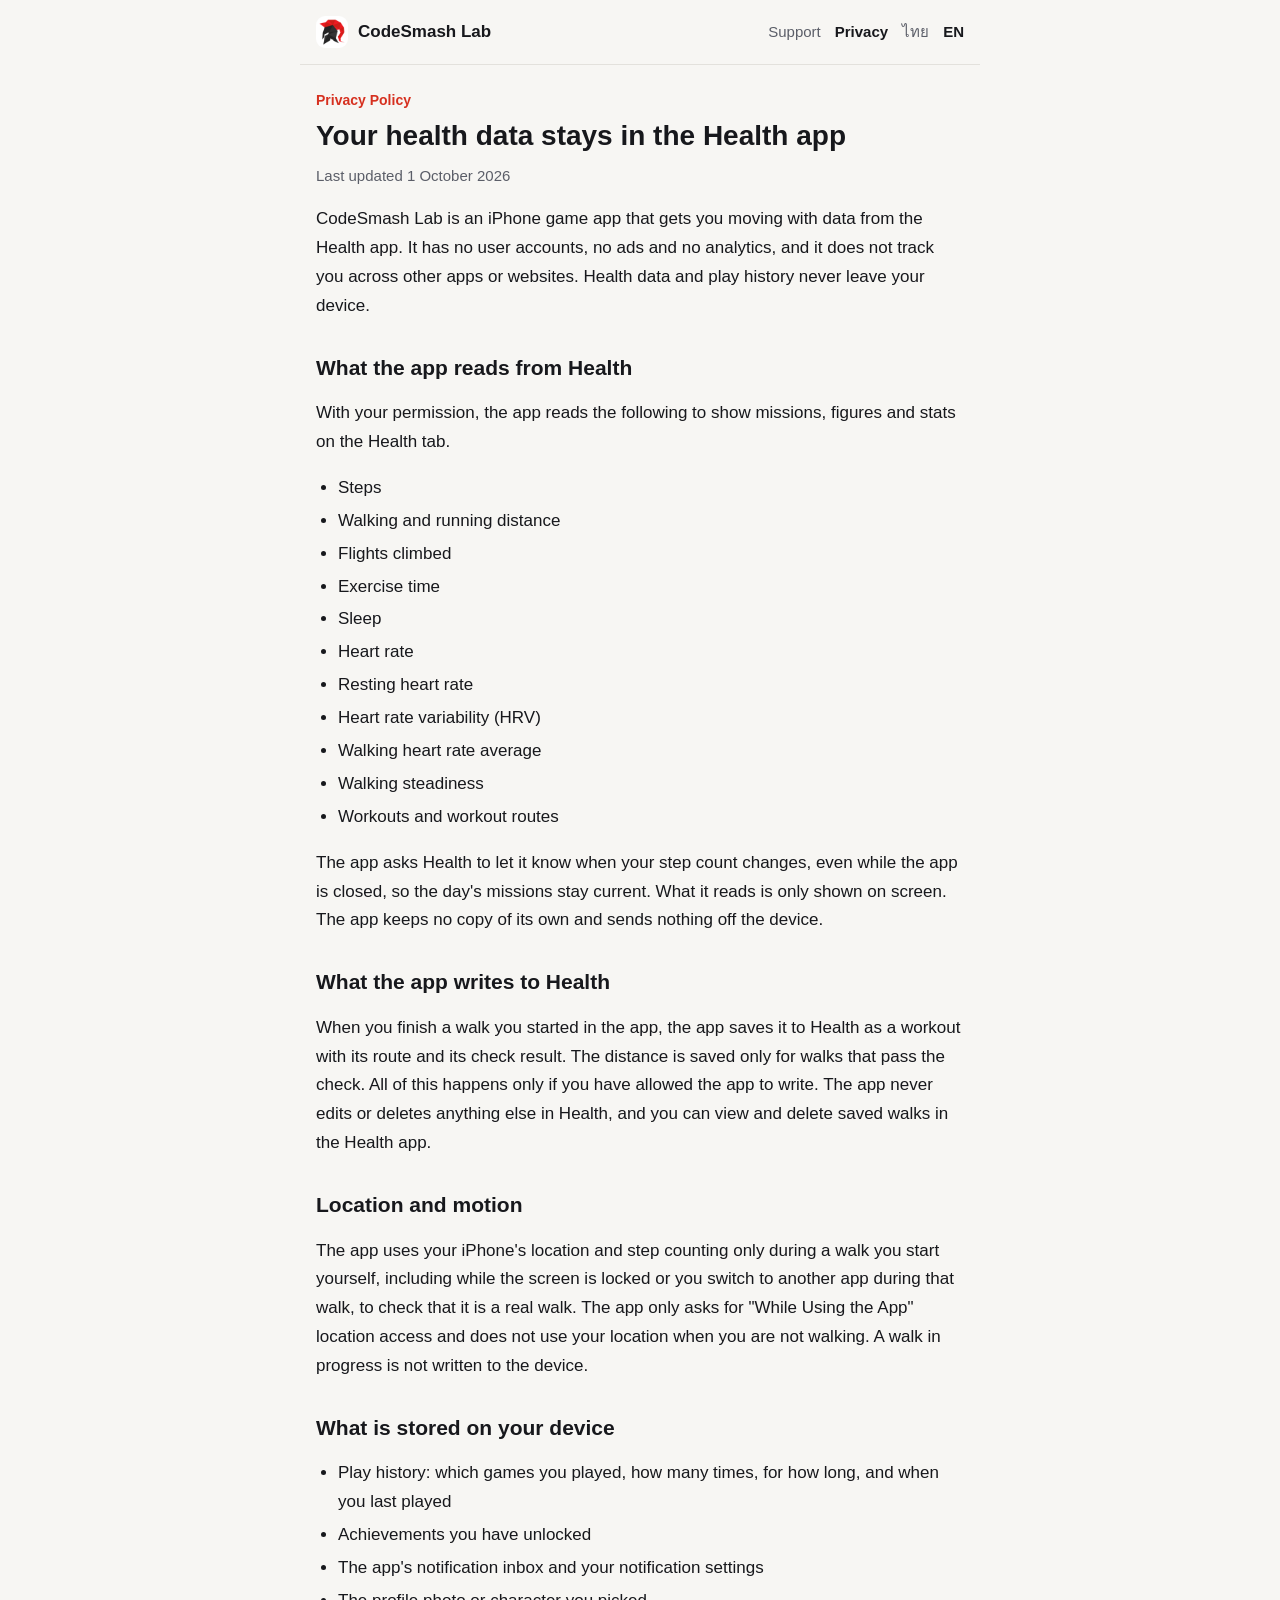
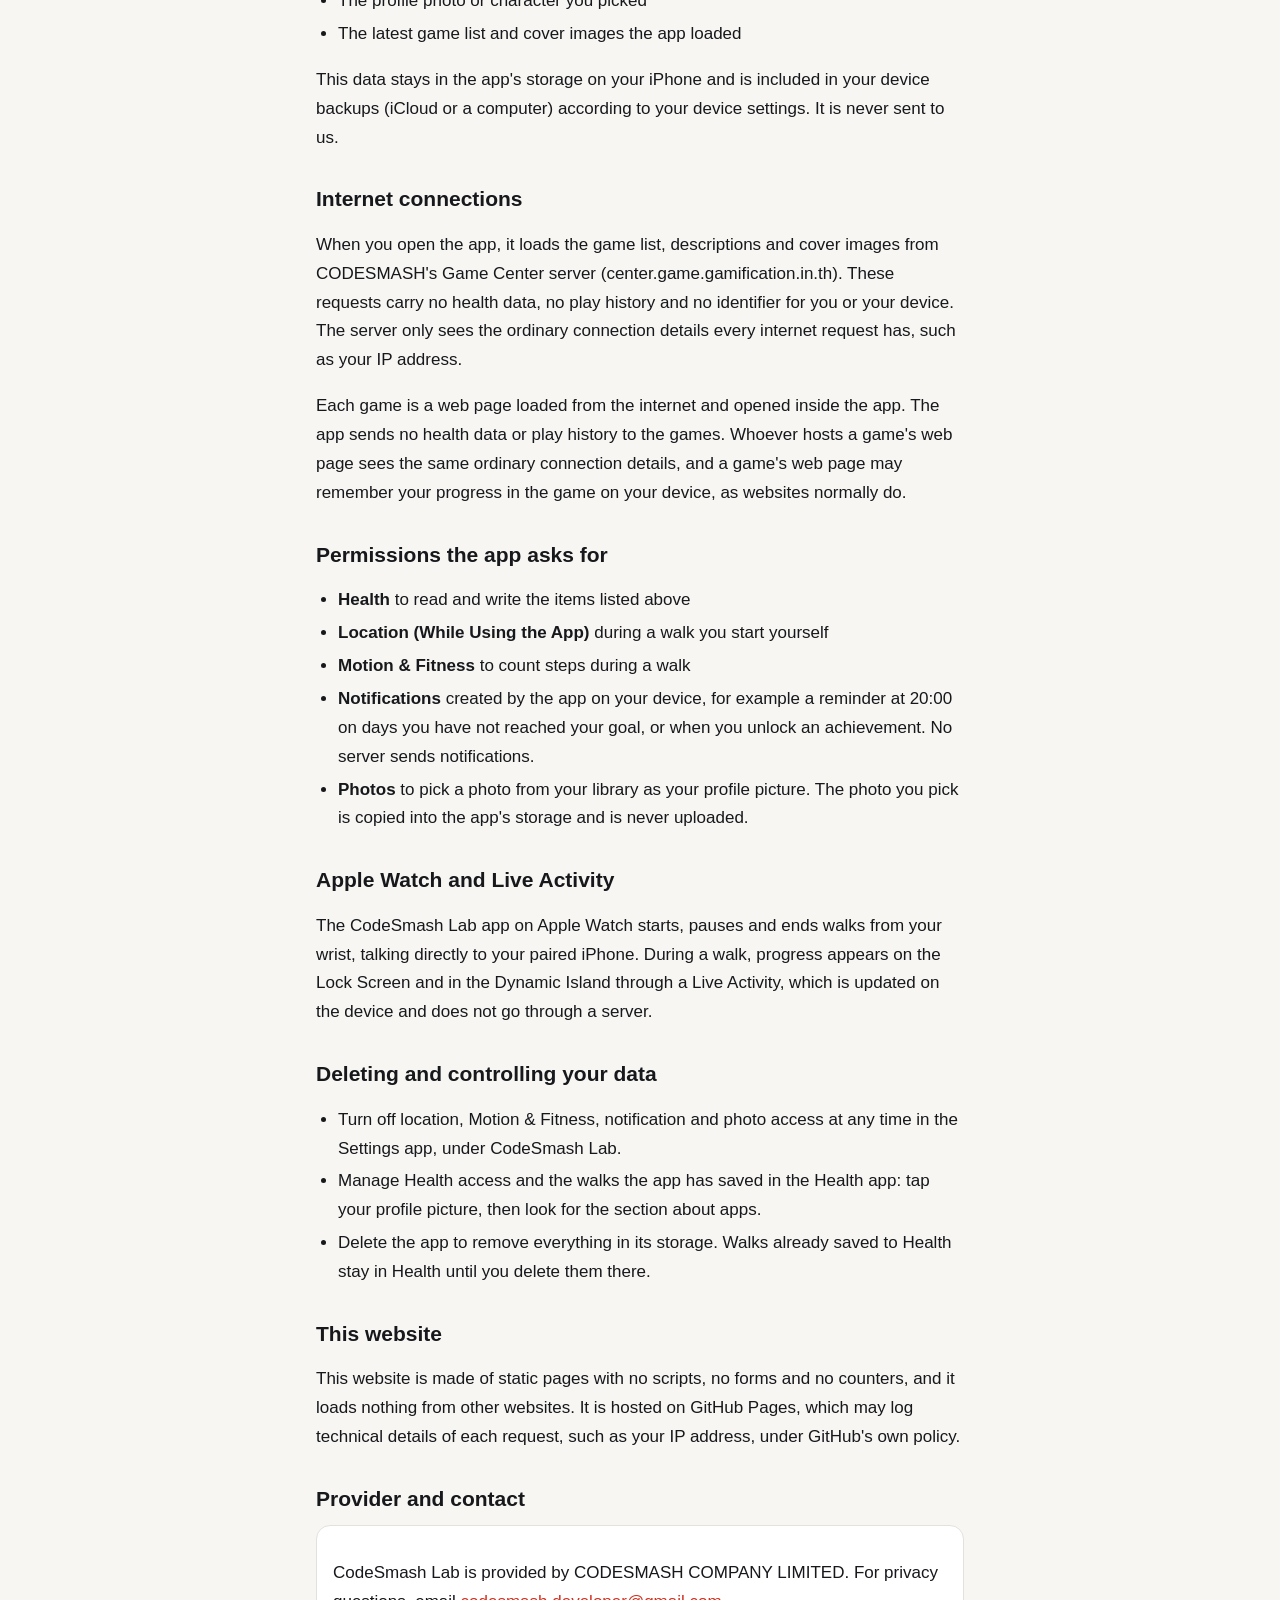
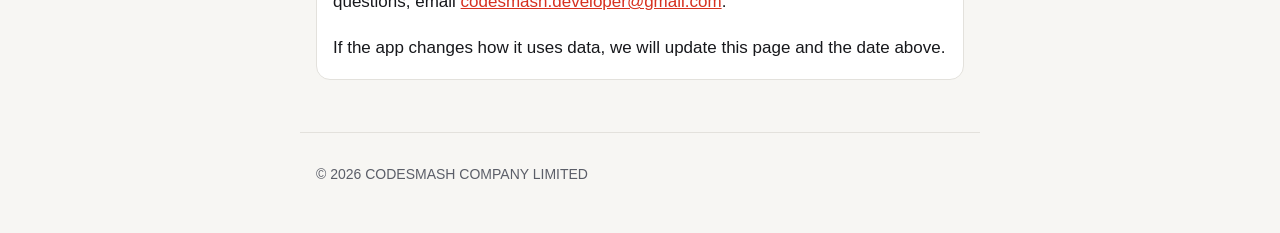
==== en/privacy/index.html @ bb716040 "feat: Add the support and privacy pages in Thai and English" ====
<!doctype html>
<html lang="en">
<head>
  <meta charset="utf-8">
  <meta name="viewport" content="width=device-width, initial-scale=1">
  <title>Privacy Policy · CodeSmash Lab</title>
  <meta name="description" content="What data CodeSmash Lab uses, where it is kept, and how to delete it">
  <link rel="canonical" href="https://codesmash-dev-team.github.io/codesmash-lab/en/privacy/">
  <link rel="alternate" hreflang="th" href="https://codesmash-dev-team.github.io/codesmash-lab/privacy/">
  <link rel="alternate" hreflang="en" href="https://codesmash-dev-team.github.io/codesmash-lab/en/privacy/">
  <link rel="alternate" hreflang="x-default" href="https://codesmash-dev-team.github.io/codesmash-lab/privacy/">
  <link rel="icon" href="../../icon.png">
  <link rel="apple-touch-icon" href="../../icon.png">
  <link rel="stylesheet" href="../../style.css">
</head>
<body>
  <a class="skip-link" href="#content">Skip to content</a>
  <header class="site-header">
    <a class="brand" href="../support/"><img src="../../icon.png" alt="" width="32" height="32">CodeSmash Lab</a>
    <nav class="site-nav" aria-label="Main menu">
      <a href="../support/">Support</a>
      <a href="./" aria-current="page">Privacy</a>
      <a class="language-link" href="../../privacy/" lang="th" hreflang="th">ไทย</a>
      <a class="language-link" href="./" lang="en" aria-current="page">EN</a>
    </nav>
  </header>

  <main id="content">
    <p class="eyebrow">Privacy Policy</p>
    <h1>Your health data stays in the Health app</h1>
    <p class="updated">Last updated 1 October 2026</p>
    <p>CodeSmash Lab is an iPhone game app that gets you moving with data from the Health app. It has no user accounts, no ads and no analytics, and it does not track you across other apps or websites. Health data and play history never leave your device.</p>

    <h2>What the app reads from Health</h2>
    <p>With your permission, the app reads the following to show missions, figures and stats on the Health tab.</p>
    <ul>
      <li>Steps</li>
      <li>Walking and running distance</li>
      <li>Flights climbed</li>
      <li>Exercise time</li>
      <li>Sleep</li>
      <li>Heart rate</li>
      <li>Resting heart rate</li>
      <li>Heart rate variability (HRV)</li>
      <li>Walking heart rate average</li>
      <li>Walking steadiness</li>
      <li>Workouts and workout routes</li>
    </ul>
    <p>The app asks Health to let it know when your step count changes, even while the app is closed, so the day's missions stay current. What it reads is only shown on screen. The app keeps no copy of its own and sends nothing off the device.</p>

    <h2>What the app writes to Health</h2>
    <p>When you finish a walk you started in the app, the app saves it to Health as a workout with its route and its check result. The distance is saved only for walks that pass the check. All of this happens only if you have allowed the app to write. The app never edits or deletes anything else in Health, and you can view and delete saved walks in the Health app.</p>

    <h2>Location and motion</h2>
    <p>The app uses your iPhone's location and step counting only during a walk you start yourself, including while the screen is locked or you switch to another app during that walk, to check that it is a real walk. The app only asks for "While Using the App" location access and does not use your location when you are not walking. A walk in progress is not written to the device.</p>

    <h2>What is stored on your device</h2>
    <ul>
      <li>Play history: which games you played, how many times, for how long, and when you last played</li>
      <li>Achievements you have unlocked</li>
      <li>The app's notification inbox and your notification settings</li>
      <li>The profile photo or character you picked</li>
      <li>The latest game list and cover images the app loaded</li>
    </ul>
    <p>This data stays in the app's storage on your iPhone and is included in your device backups (iCloud or a computer) according to your device settings. It is never sent to us.</p>

    <h2>Internet connections</h2>
    <p>When you open the app, it loads the game list, descriptions and cover images from CODESMASH's Game Center server (center.game.gamification.in.th). These requests carry no health data, no play history and no identifier for you or your device. The server only sees the ordinary connection details every internet request has, such as your IP address.</p>
    <p>Each game is a web page loaded from the internet and opened inside the app. The app sends no health data or play history to the games. Whoever hosts a game's web page sees the same ordinary connection details, and a game's web page may remember your progress in the game on your device, as websites normally do.</p>

    <h2>Permissions the app asks for</h2>
    <ul>
      <li><strong>Health</strong> to read and write the items listed above</li>
      <li><strong>Location (While Using the App)</strong> during a walk you start yourself</li>
      <li><strong>Motion &amp; Fitness</strong> to count steps during a walk</li>
      <li><strong>Notifications</strong> created by the app on your device, for example a reminder at 20:00 on days you have not reached your goal, or when you unlock an achievement. No server sends notifications.</li>
      <li><strong>Photos</strong> to pick a photo from your library as your profile picture. The photo you pick is copied into the app's storage and is never uploaded.</li>
    </ul>

    <h2>Apple Watch and Live Activity</h2>
    <p>The CodeSmash Lab app on Apple Watch starts, pauses and ends walks from your wrist, talking directly to your paired iPhone. During a walk, progress appears on the Lock Screen and in the Dynamic Island through a Live Activity, which is updated on the device and does not go through a server.</p>

    <h2>Deleting and controlling your data</h2>
    <ul>
      <li>Turn off location, Motion &amp; Fitness, notification and photo access at any time in the Settings app, under CodeSmash Lab.</li>
      <li>Manage Health access and the walks the app has saved in the Health app: tap your profile picture, then look for the section about apps.</li>
      <li>Delete the app to remove everything in its storage. Walks already saved to Health stay in Health until you delete them there.</li>
    </ul>

    <h2>This website</h2>
    <p>This website is made of static pages with no scripts, no forms and no counters, and it loads nothing from other websites. It is hosted on GitHub Pages, which may log technical details of each request, such as your IP address, under GitHub's own policy.</p>

    <h2 id="contact">Provider and contact</h2>
    <div class="card">
      <p>CodeSmash Lab is provided by CODESMASH COMPANY LIMITED. For privacy questions, email <a href="mailto:codesmash.developer@gmail.com?subject=CodeSmash%20Lab%20Support">codesmash.developer@gmail.com</a>.</p>
      <p>If the app changes how it uses data, we will update this page and the date above.</p>
    </div>
  </main>

  <footer class="site-footer">
    <p>© 2026 CODESMASH COMPANY LIMITED</p>
  </footer>
</body>
</html>
---- style.css ----
:root {
  color-scheme: light dark;
  --bg: #f7f6f3;
  --card: #ffffff;
  --text: #17181c;
  --muted: #5b5e68;
  --line: #e3e1dc;
  --accent: #d6301f;
  --accent-ink: #ffffff;
}

@media (prefers-color-scheme: dark) {
  :root {
    --bg: #0d0e14;
    --card: #171821;
    --text: #f2f2f5;
    --muted: #a3a6b3;
    --line: #2a2c38;
    --accent: #ff4538;
    --accent-ink: #ffffff;
  }
}

* {
  box-sizing: border-box;
}

body {
  margin: 0;
  background: var(--bg);
  color: var(--text);
  font-family: -apple-system, BlinkMacSystemFont, 'Segoe UI', Tahoma, sans-serif;
  font-size: 17px;
  line-height: 1.7;
  -webkit-text-size-adjust: 100%;
}

a {
  color: var(--accent);
}

.skip-link {
  position: absolute;
  left: -9999px;
}

.skip-link:focus {
  left: 16px;
  top: 8px;
  background: var(--card);
  padding: 8px 12px;
  z-index: 1;
}

.site-header,
main,
.site-footer {
  max-width: 680px;
  margin: 0 auto;
  padding: 0 16px;
}

.site-header {
  display: flex;
  flex-wrap: wrap;
  align-items: center;
  justify-content: space-between;
  gap: 8px 16px;
  padding-top: 16px;
  padding-bottom: 16px;
  border-bottom: 1px solid var(--line);
}

.brand {
  display: flex;
  align-items: center;
  gap: 10px;
  color: var(--text);
  font-weight: 700;
  text-decoration: none;
}

.brand img {
  border-radius: 9px;
}

.site-nav {
  display: flex;
  flex-wrap: wrap;
  gap: 4px 14px;
  font-size: 15px;
}

.site-nav a {
  color: var(--muted);
  text-decoration: none;
}

.site-nav a[aria-current='page'] {
  color: var(--text);
  font-weight: 700;
}

.language-link:first-of-type {
  margin-left: 6px;
  padding-left: 14px;
  border-left: 1px solid var(--line);
}

main {
  padding-top: 24px;
  padding-bottom: 40px;
}

.eyebrow {
  margin: 0;
  color: var(--accent);
  font-size: 14px;
  font-weight: 700;
}

h1 {
  margin: 4px 0 8px;
  font-size: 28px;
  line-height: 1.35;
}

h2 {
  margin: 32px 0 8px;
  font-size: 21px;
  line-height: 1.4;
}

h3 {
  margin: 0 0 6px;
  font-size: 18px;
  line-height: 1.45;
}

.lead,
.updated {
  color: var(--muted);
}

.updated {
  margin-top: 0;
  font-size: 15px;
}

.card {
  margin: 12px 0;
  padding: 16px;
  background: var(--card);
  border: 1px solid var(--line);
  border-radius: 14px;
}

.card > :last-child {
  margin-bottom: 0;
}

ol,
ul {
  padding-left: 22px;
}

li + li {
  margin-top: 4px;
}

.quick-links {
  list-style: none;
  padding: 0;
}

.button {
  display: inline-block;
  padding: 10px 18px;
  background: var(--accent);
  color: var(--accent-ink);
  border-radius: 999px;
  font-weight: 700;
  text-decoration: none;
}

.site-footer {
  padding-top: 16px;
  padding-bottom: 32px;
  border-top: 1px solid var(--line);
  color: var(--muted);
  font-size: 14px;
}

.redirect-page main {
  text-align: center;
  padding-top: 80px;
}
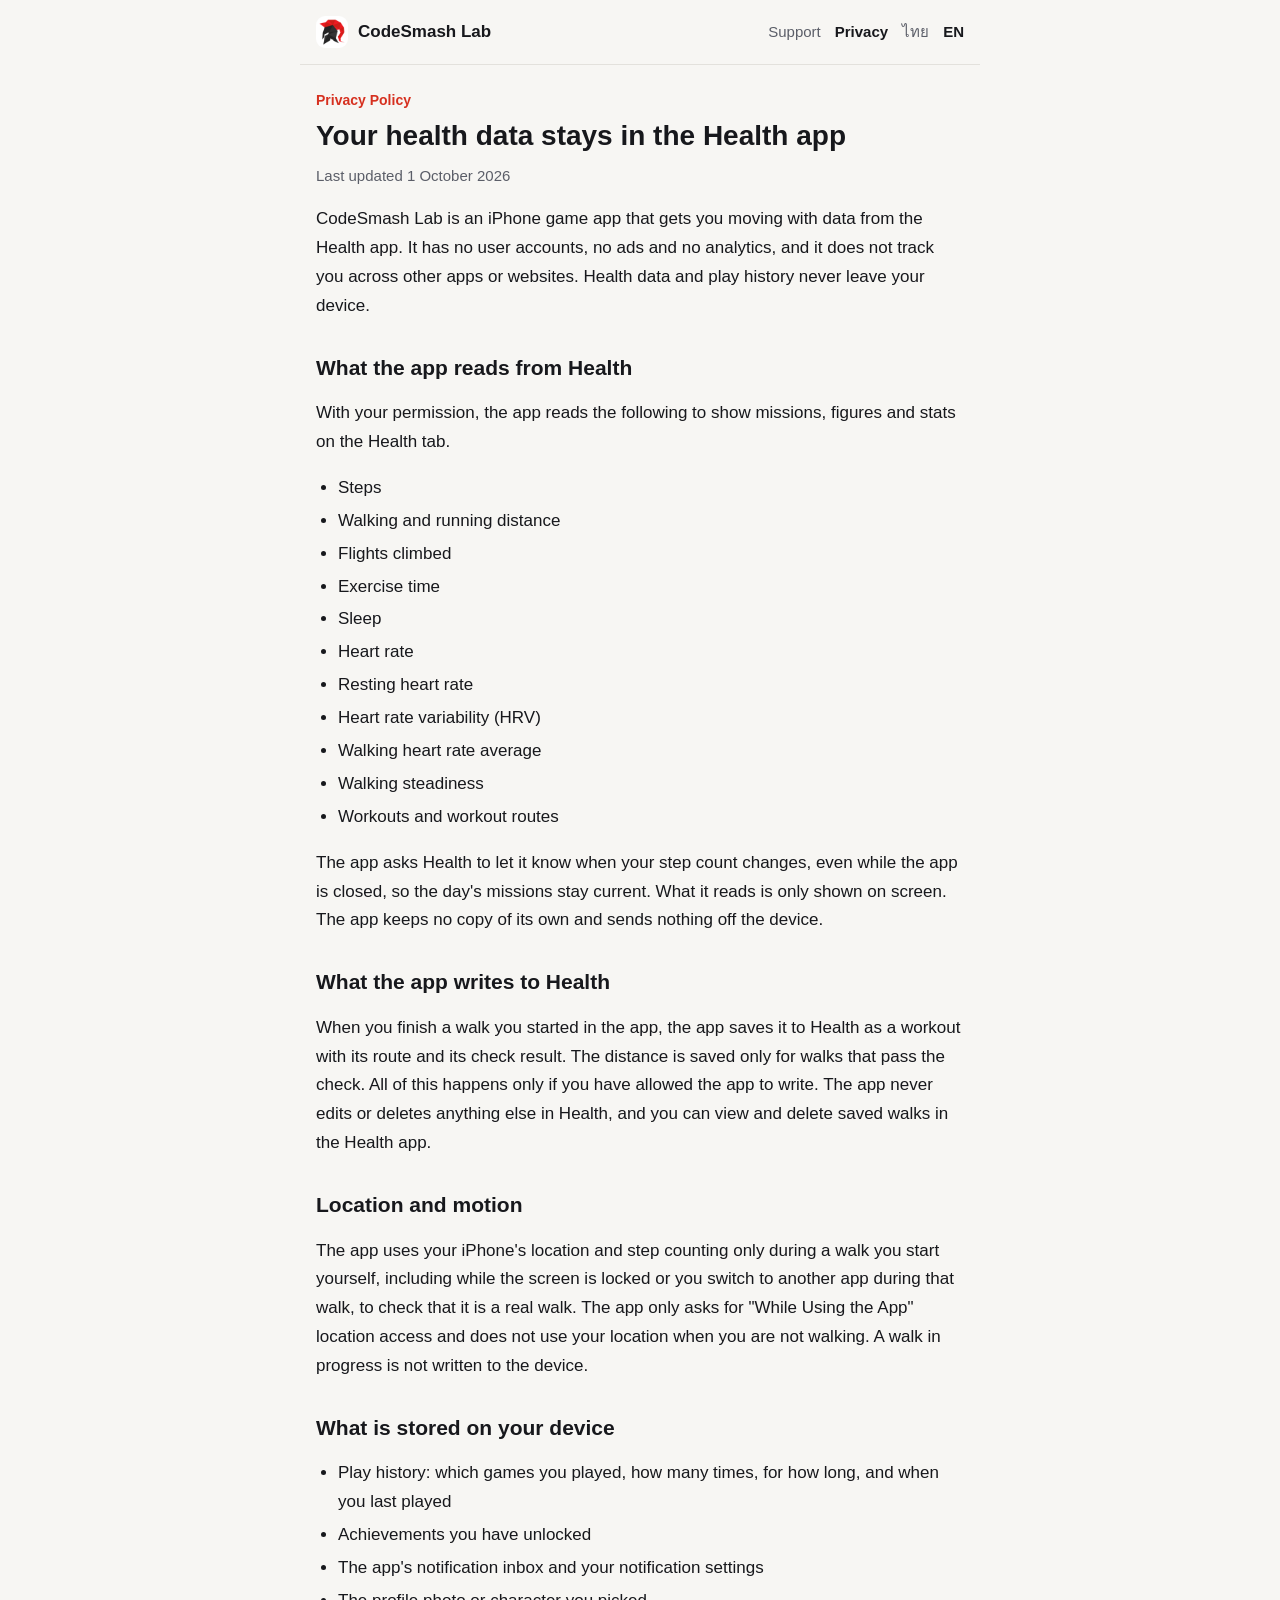
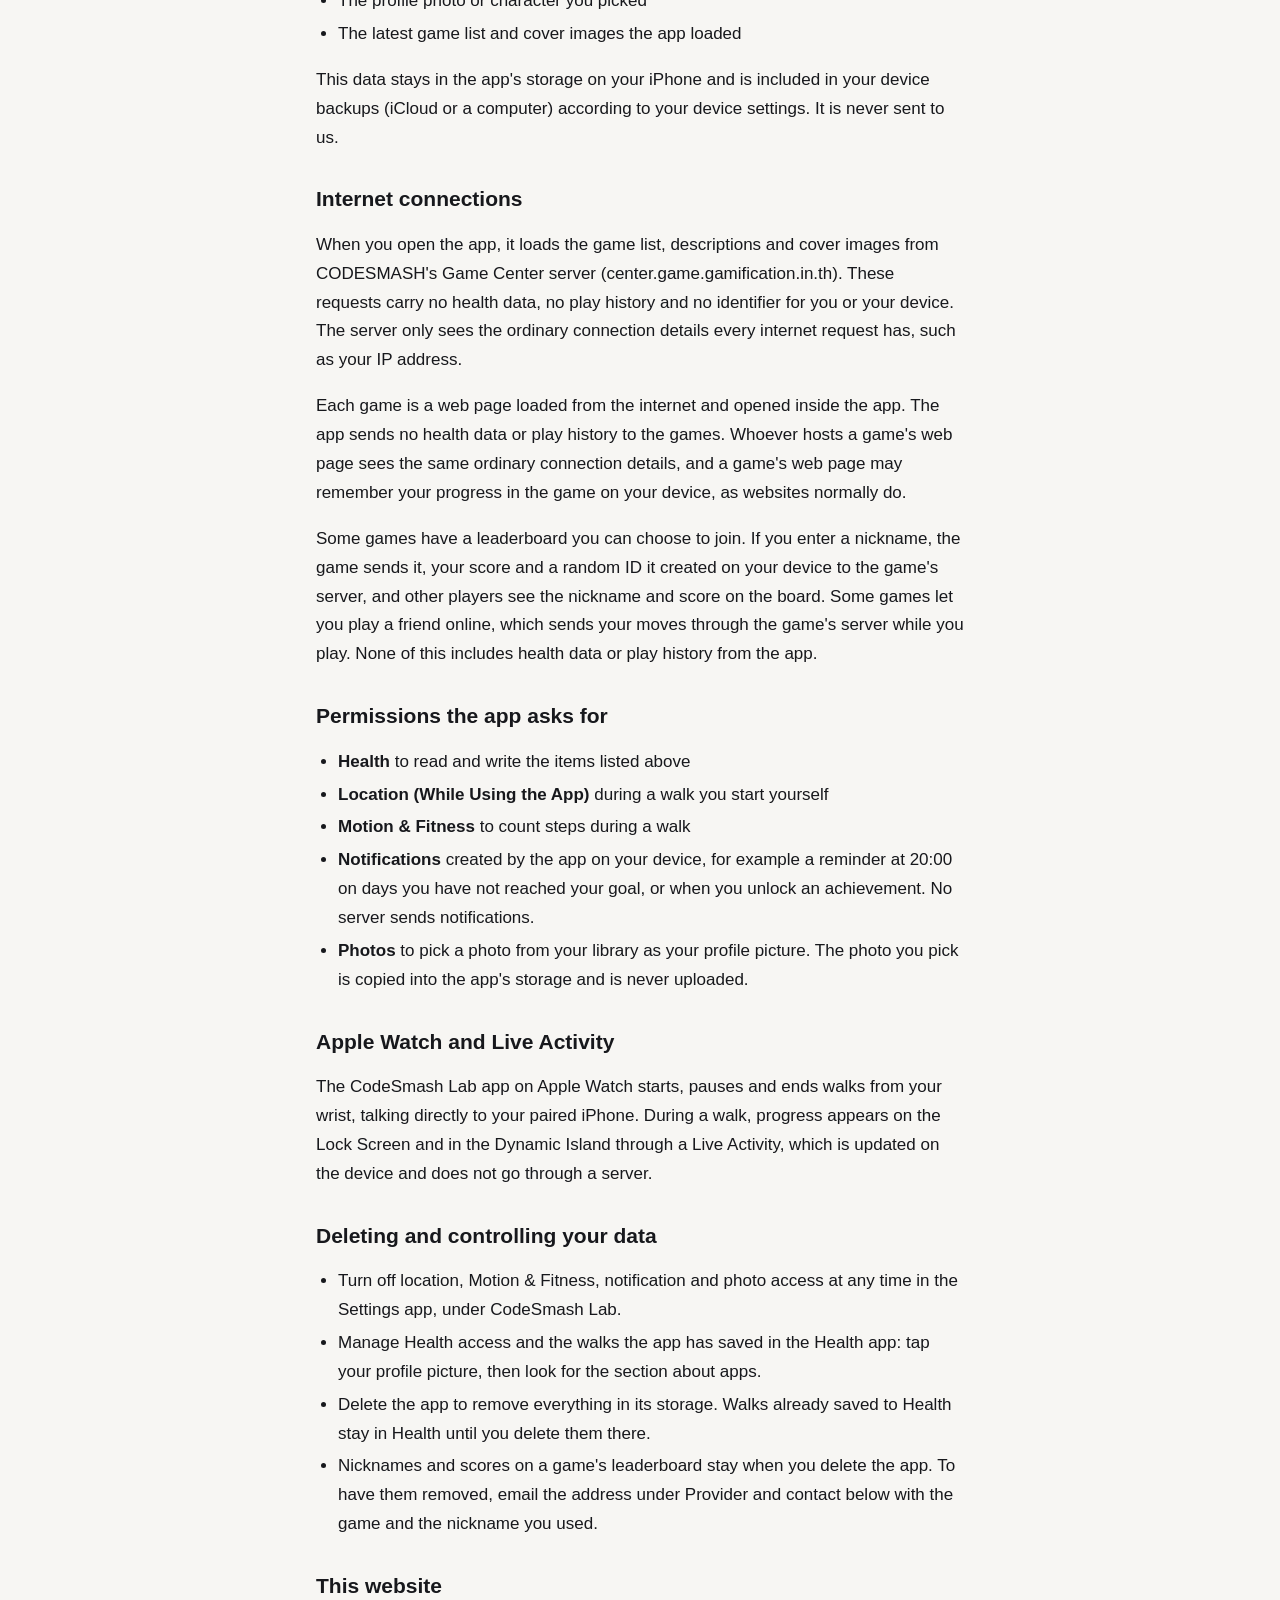
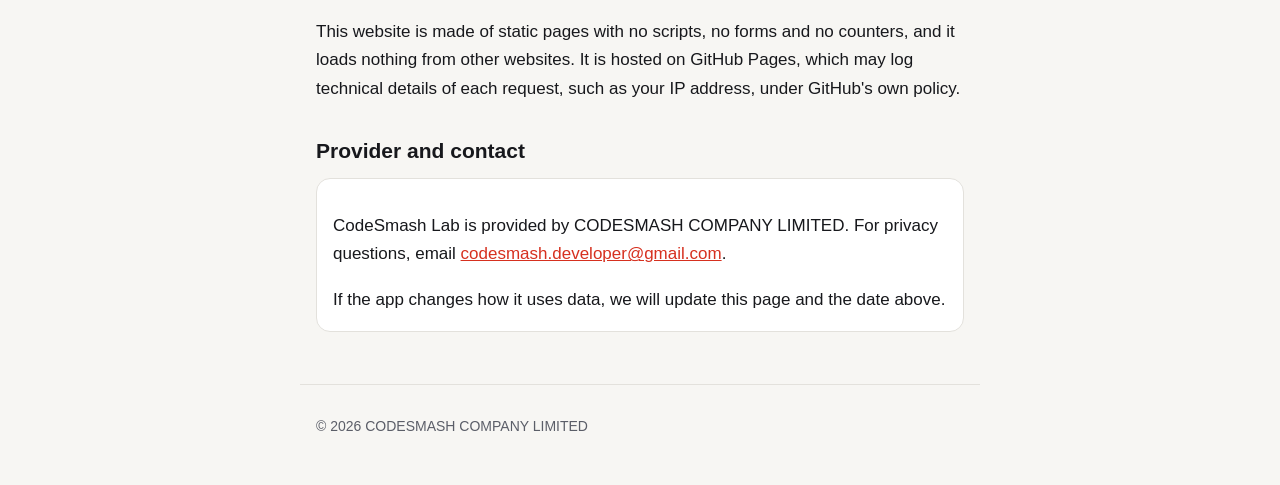
==== commit 6b5b3945: "docs: Disclose game leaderboards and online play in the privacy policy" ====
--- a/en/privacy/index.html
+++ b/en/privacy/index.html
@@ -67,6 +67,7 @@
     <h2>Internet connections</h2>
     <p>When you open the app, it loads the game list, descriptions and cover images from CODESMASH's Game Center server (center.game.gamification.in.th). These requests carry no health data, no play history and no identifier for you or your device. The server only sees the ordinary connection details every internet request has, such as your IP address.</p>
     <p>Each game is a web page loaded from the internet and opened inside the app. The app sends no health data or play history to the games. Whoever hosts a game's web page sees the same ordinary connection details, and a game's web page may remember your progress in the game on your device, as websites normally do.</p>
+    <p>Some games have a leaderboard you can choose to join. If you enter a nickname, the game sends it, your score and a random ID it created on your device to the game's server, and other players see the nickname and score on the board. Some games let you play a friend online, which sends your moves through the game's server while you play. None of this includes health data or play history from the app.</p>
 
     <h2>Permissions the app asks for</h2>
     <ul>
@@ -85,6 +86,7 @@
       <li>Turn off location, Motion &amp; Fitness, notification and photo access at any time in the Settings app, under CodeSmash Lab.</li>
       <li>Manage Health access and the walks the app has saved in the Health app: tap your profile picture, then look for the section about apps.</li>
       <li>Delete the app to remove everything in its storage. Walks already saved to Health stay in Health until you delete them there.</li>
+      <li>Nicknames and scores on a game's leaderboard stay when you delete the app. To have them removed, email the address under Provider and contact below with the game and the nickname you used.</li>
     </ul>
 
     <h2>This website</h2>
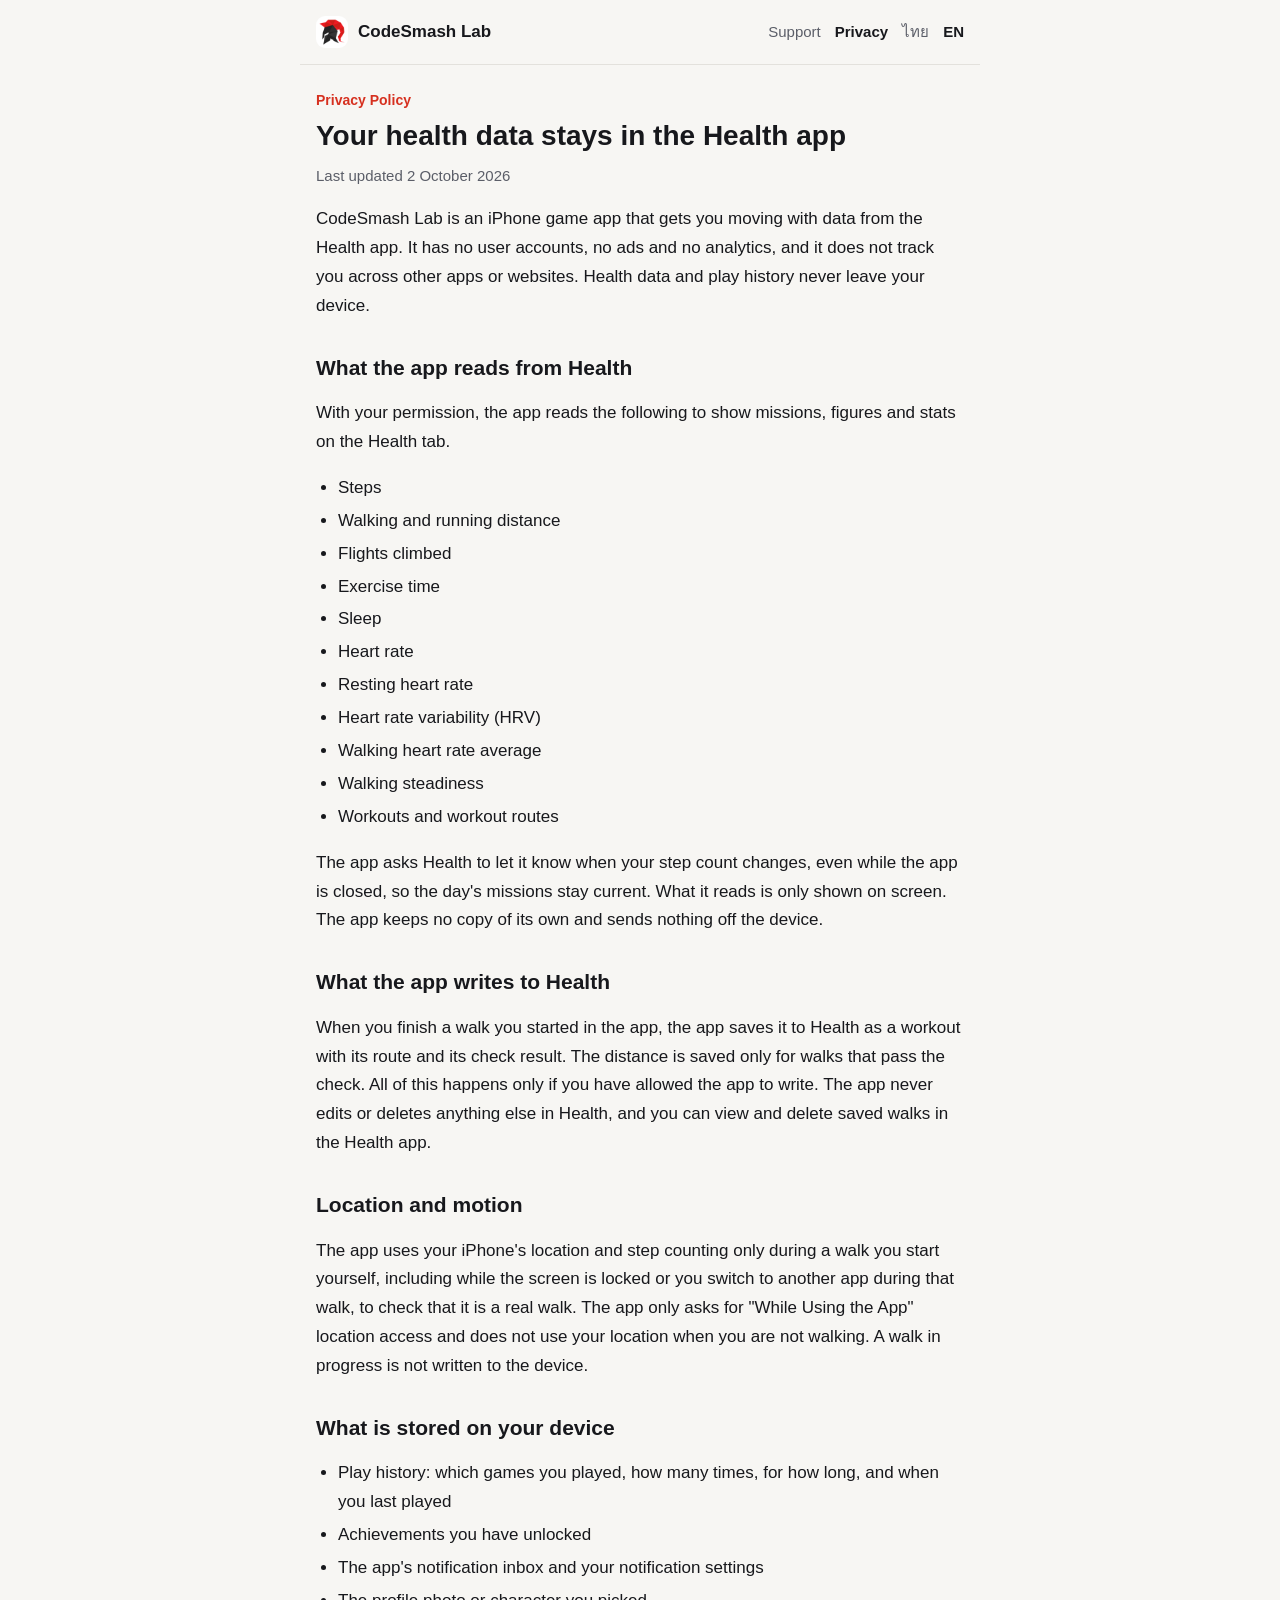
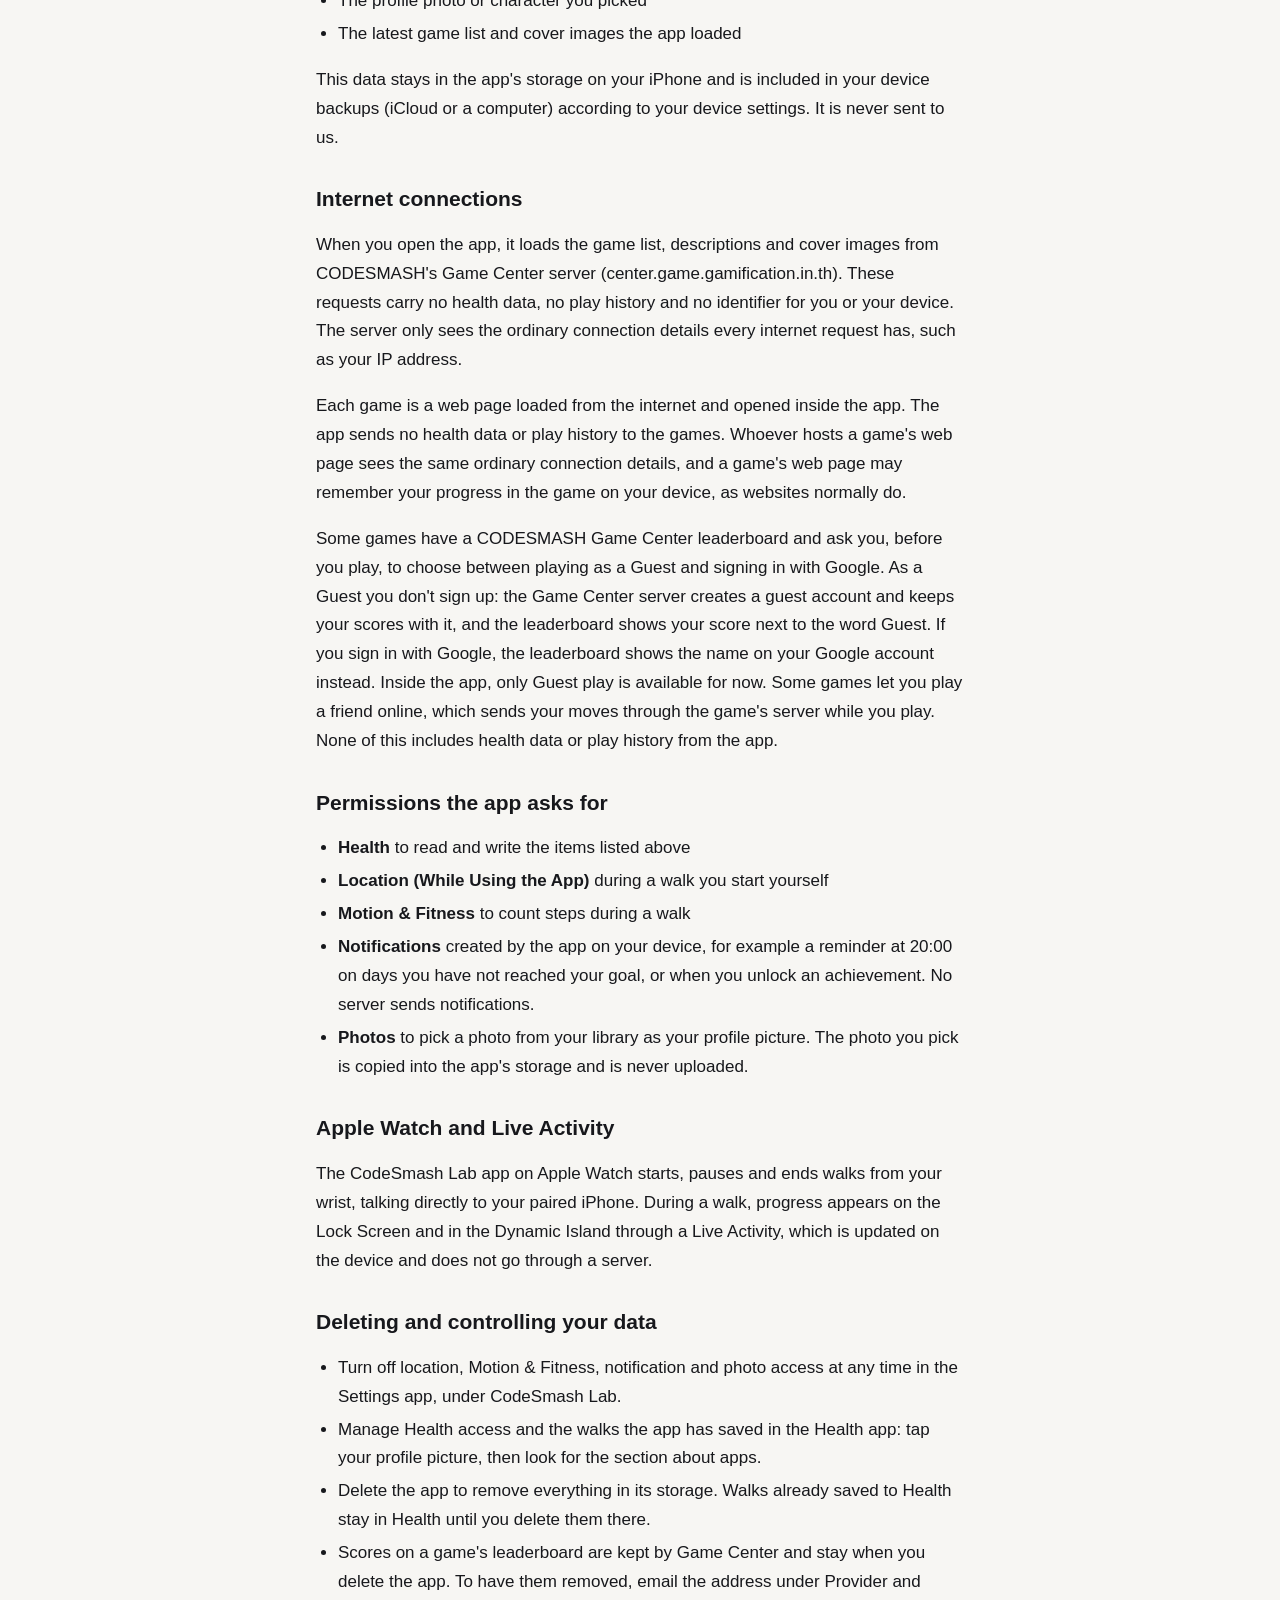
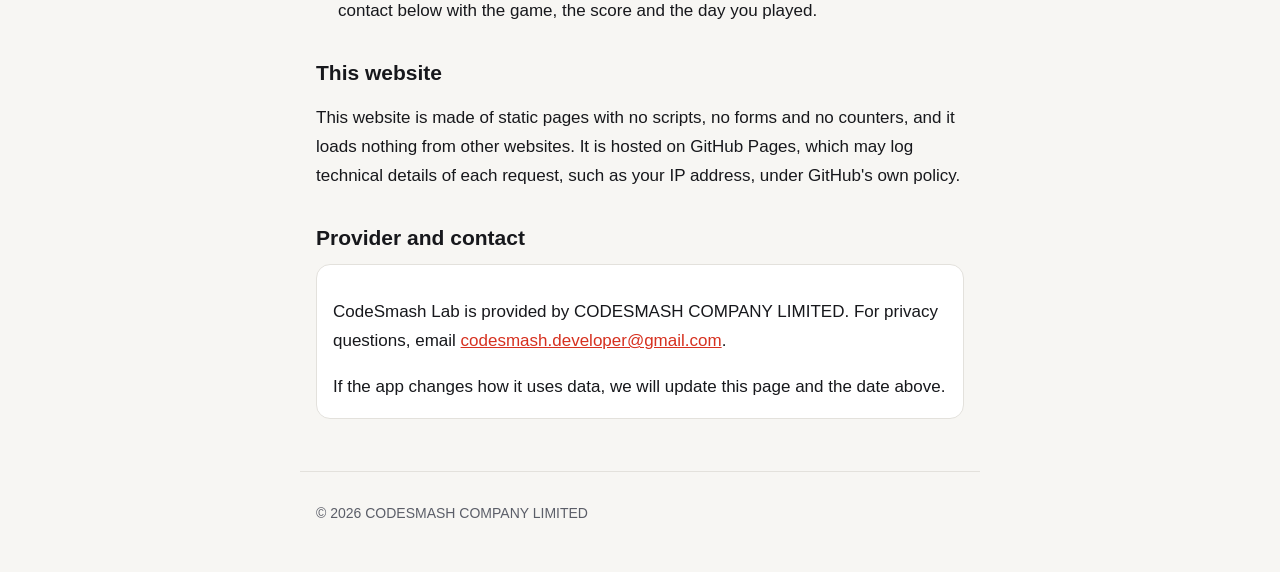
==== commit 18ac3180: "docs: Describe the Game Center sign-in behind game leaderboards Shio Tower and Shio Jump no longer t" ====
--- a/en/privacy/index.html
+++ b/en/privacy/index.html
@@ -28,7 +28,7 @@
   <main id="content">
     <p class="eyebrow">Privacy Policy</p>
     <h1>Your health data stays in the Health app</h1>
-    <p class="updated">Last updated 1 October 2026</p>
+    <p class="updated">Last updated 2 October 2026</p>
     <p>CodeSmash Lab is an iPhone game app that gets you moving with data from the Health app. It has no user accounts, no ads and no analytics, and it does not track you across other apps or websites. Health data and play history never leave your device.</p>
 
     <h2>What the app reads from Health</h2>
@@ -67,7 +67,7 @@
     <h2>Internet connections</h2>
     <p>When you open the app, it loads the game list, descriptions and cover images from CODESMASH's Game Center server (center.game.gamification.in.th). These requests carry no health data, no play history and no identifier for you or your device. The server only sees the ordinary connection details every internet request has, such as your IP address.</p>
     <p>Each game is a web page loaded from the internet and opened inside the app. The app sends no health data or play history to the games. Whoever hosts a game's web page sees the same ordinary connection details, and a game's web page may remember your progress in the game on your device, as websites normally do.</p>
-    <p>Some games have a leaderboard you can choose to join. If you enter a nickname, the game sends it, your score and a random ID it created on your device to the game's server, and other players see the nickname and score on the board. Some games let you play a friend online, which sends your moves through the game's server while you play. None of this includes health data or play history from the app.</p>
+    <p>Some games have a CODESMASH Game Center leaderboard and ask you, before you play, to choose between playing as a Guest and signing in with Google. As a Guest you don't sign up: the Game Center server creates a guest account and keeps your scores with it, and the leaderboard shows your score next to the word Guest. If you sign in with Google, the leaderboard shows the name on your Google account instead. Inside the app, only Guest play is available for now. Some games let you play a friend online, which sends your moves through the game's server while you play. None of this includes health data or play history from the app.</p>
 
     <h2>Permissions the app asks for</h2>
     <ul>
@@ -86,7 +86,7 @@
       <li>Turn off location, Motion &amp; Fitness, notification and photo access at any time in the Settings app, under CodeSmash Lab.</li>
       <li>Manage Health access and the walks the app has saved in the Health app: tap your profile picture, then look for the section about apps.</li>
       <li>Delete the app to remove everything in its storage. Walks already saved to Health stay in Health until you delete them there.</li>
-      <li>Nicknames and scores on a game's leaderboard stay when you delete the app. To have them removed, email the address under Provider and contact below with the game and the nickname you used.</li>
+      <li>Scores on a game's leaderboard are kept by Game Center and stay when you delete the app. To have them removed, email the address under Provider and contact below with the game, the score and the day you played.</li>
     </ul>
 
     <h2>This website</h2>
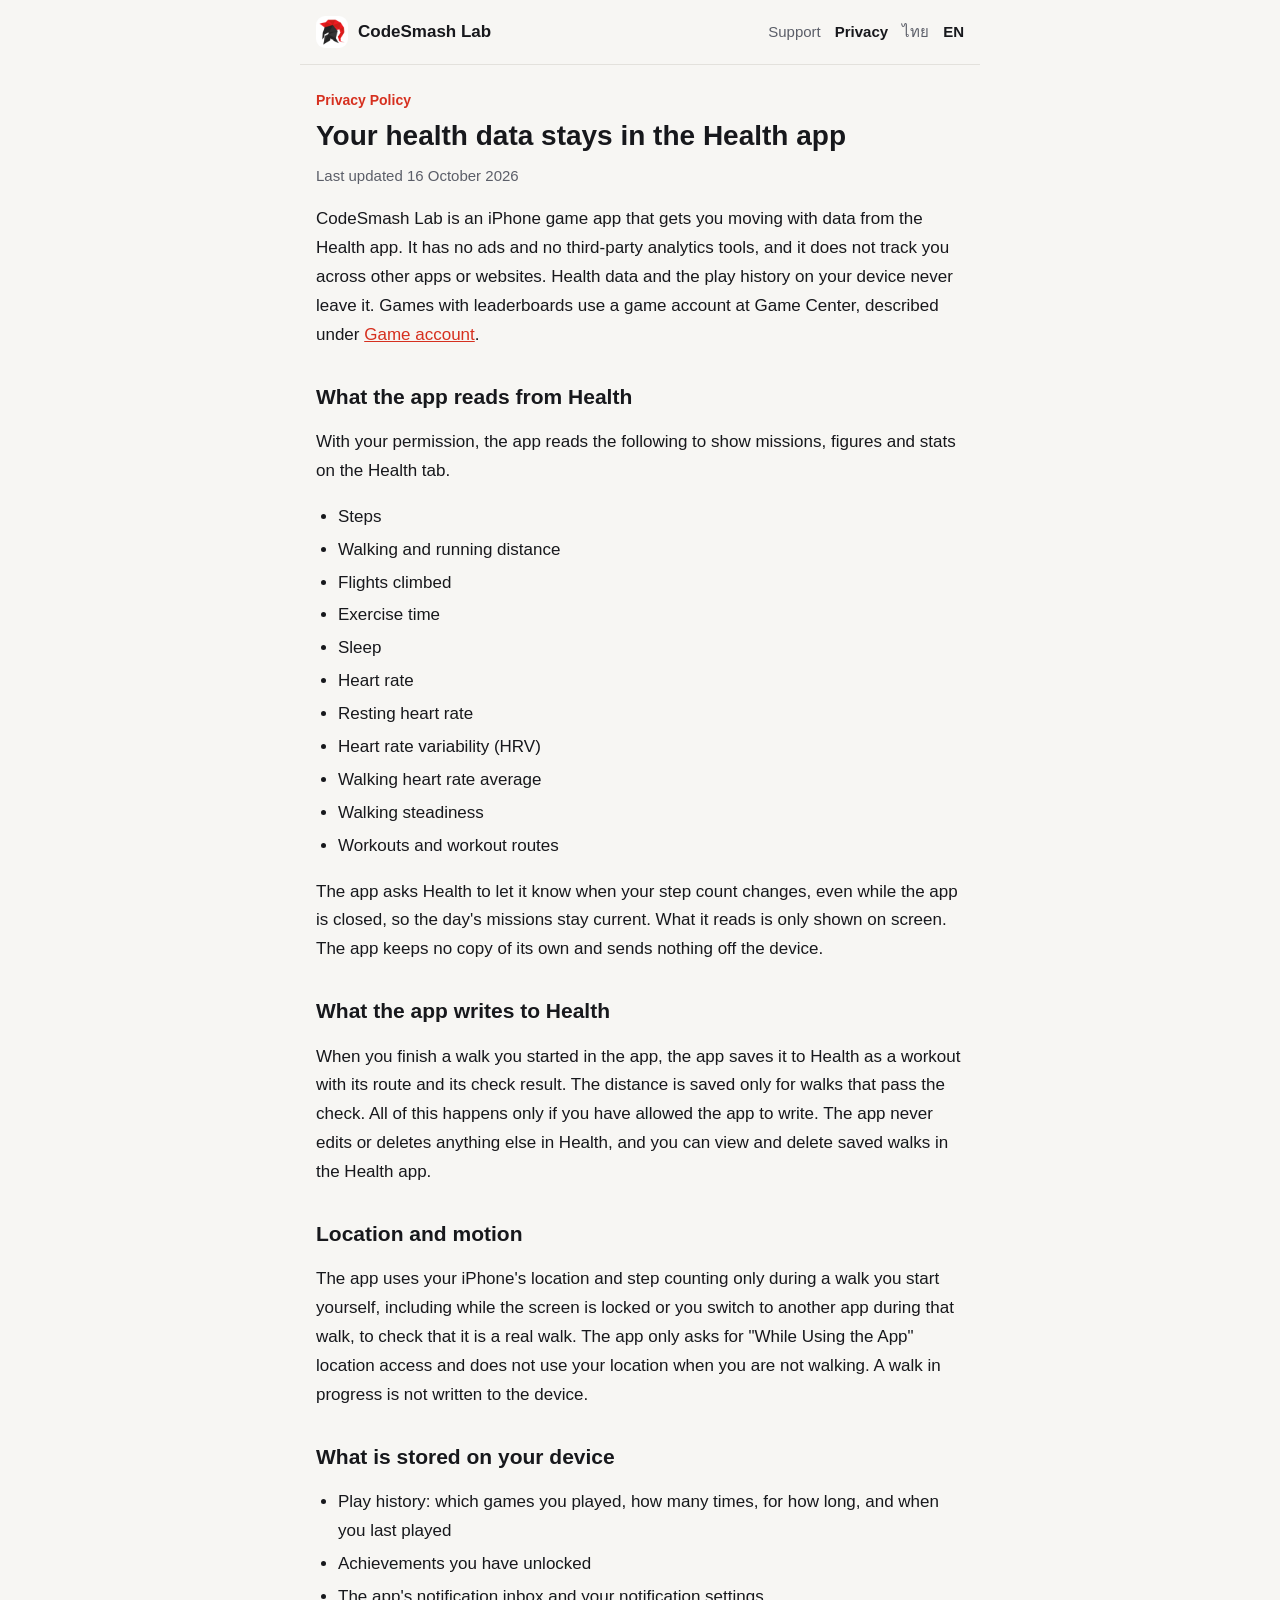
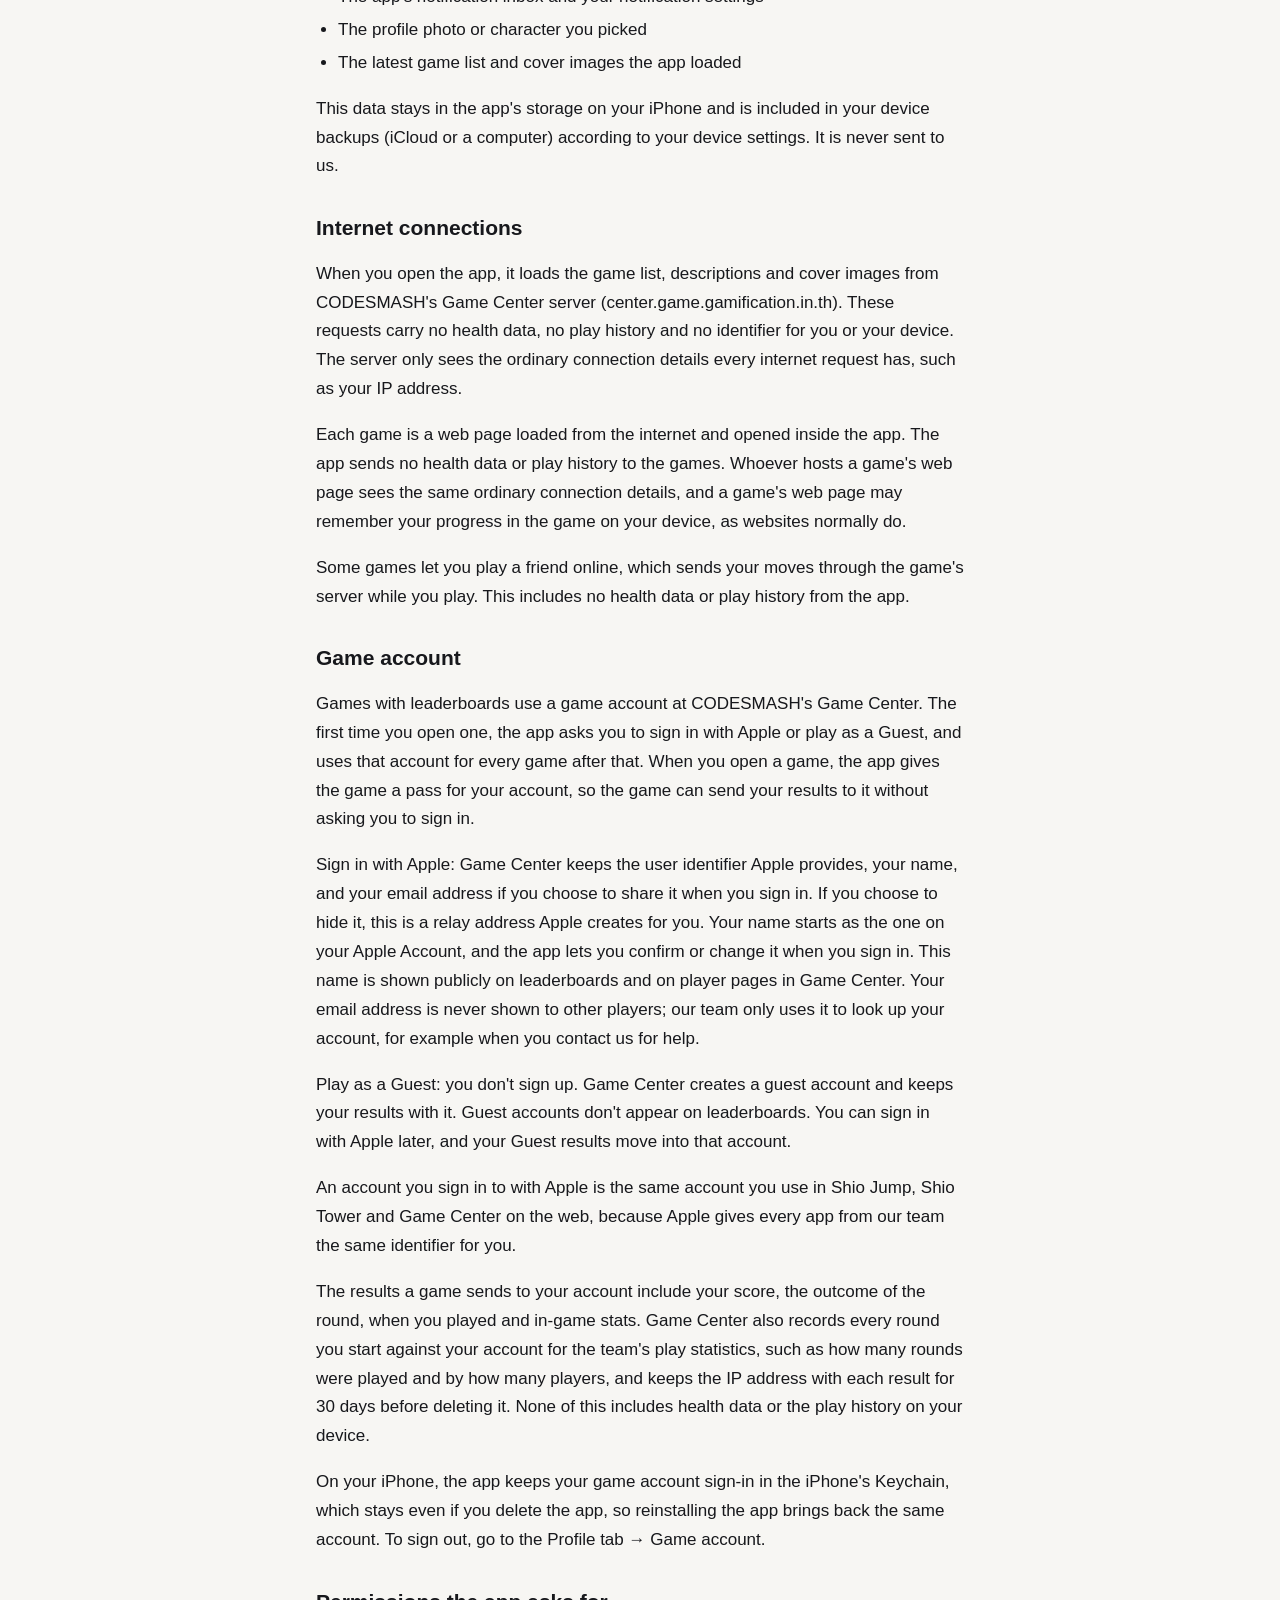
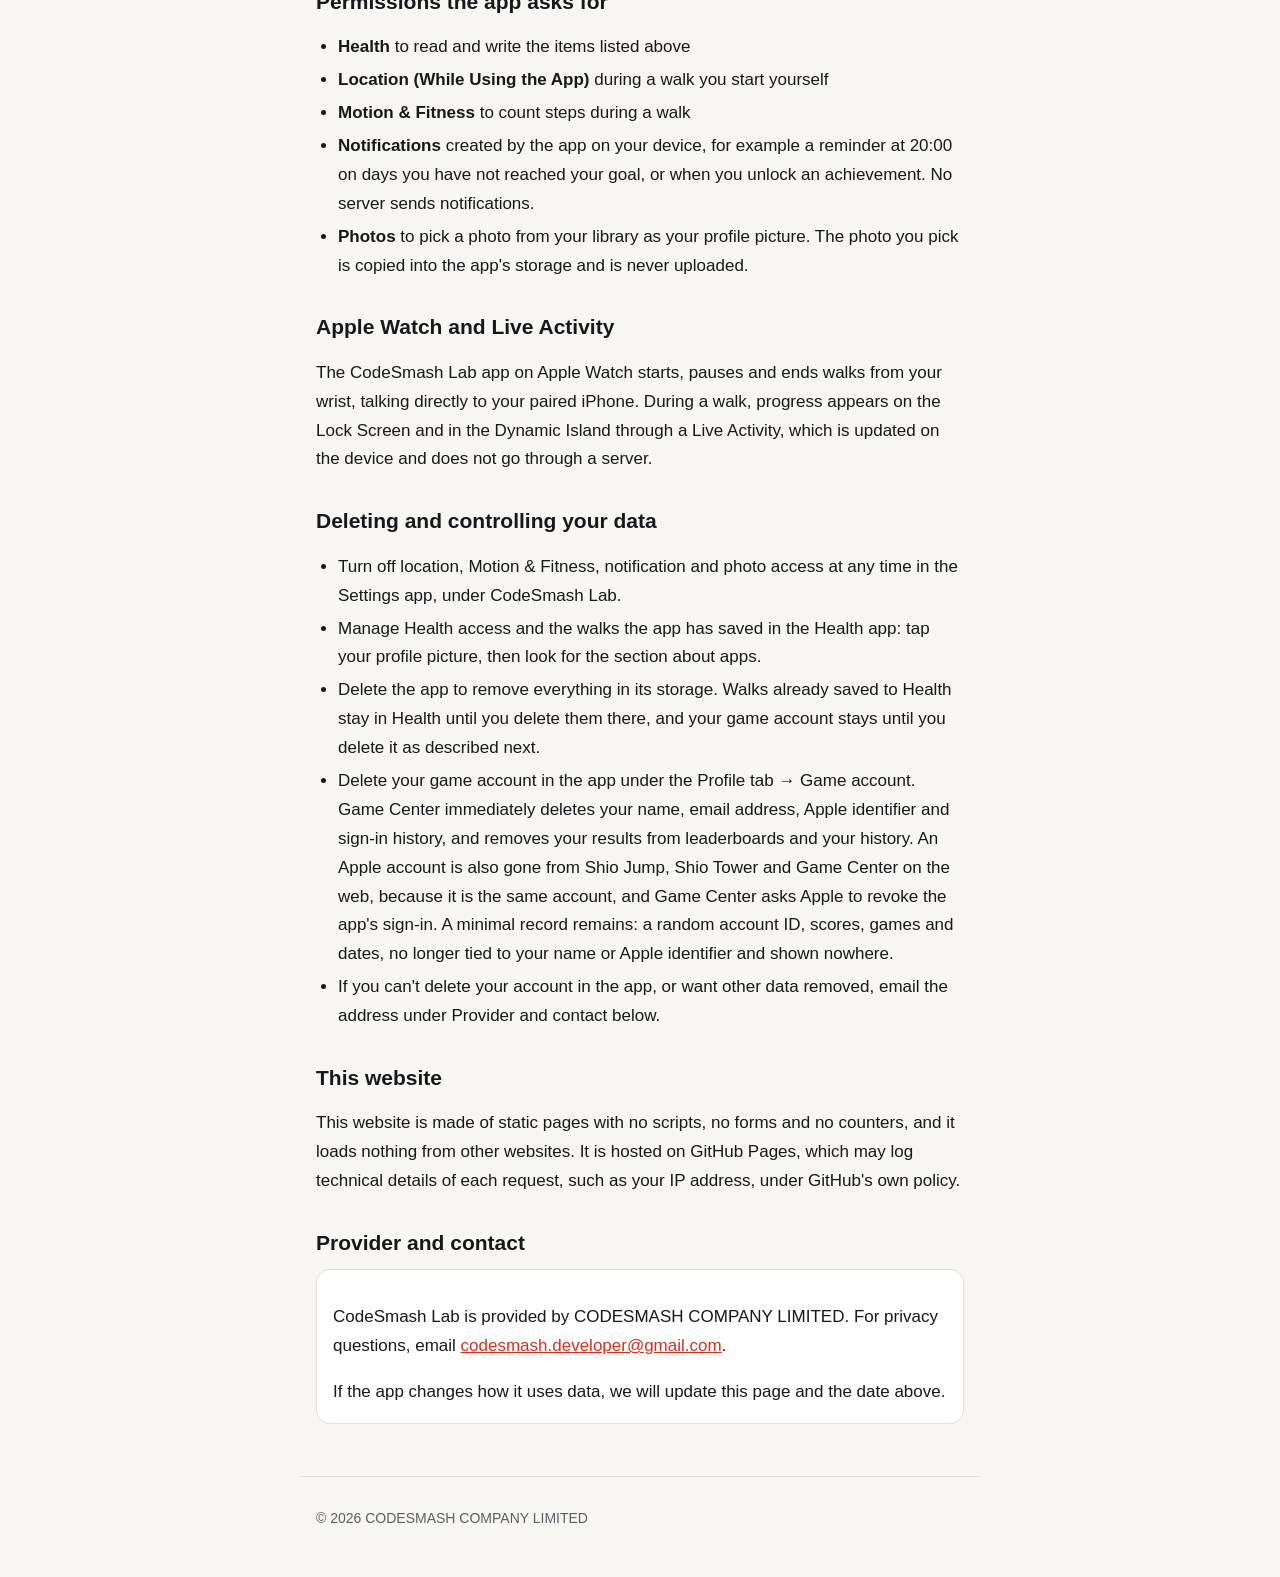
==== commit 7c022c53: "docs: Describe the game account, Sign in with Apple and account deletion in the privacy policy The a" ====
--- a/en/privacy/index.html
+++ b/en/privacy/index.html
@@ -28,8 +28,8 @@
   <main id="content">
     <p class="eyebrow">Privacy Policy</p>
     <h1>Your health data stays in the Health app</h1>
-    <p class="updated">Last updated 2 October 2026</p>
-    <p>CodeSmash Lab is an iPhone game app that gets you moving with data from the Health app. It has no user accounts, no ads and no analytics, and it does not track you across other apps or websites. Health data and play history never leave your device.</p>
+    <p class="updated">Last updated 16 October 2026</p>
+    <p>CodeSmash Lab is an iPhone game app that gets you moving with data from the Health app. It has no ads and no third-party analytics tools, and it does not track you across other apps or websites. Health data and the play history on your device never leave it. Games with leaderboards use a game account at Game Center, described under <a href="#game-account">Game account</a>.</p>
 
     <h2>What the app reads from Health</h2>
     <p>With your permission, the app reads the following to show missions, figures and stats on the Health tab.</p>
@@ -67,7 +67,15 @@
     <h2>Internet connections</h2>
     <p>When you open the app, it loads the game list, descriptions and cover images from CODESMASH's Game Center server (center.game.gamification.in.th). These requests carry no health data, no play history and no identifier for you or your device. The server only sees the ordinary connection details every internet request has, such as your IP address.</p>
     <p>Each game is a web page loaded from the internet and opened inside the app. The app sends no health data or play history to the games. Whoever hosts a game's web page sees the same ordinary connection details, and a game's web page may remember your progress in the game on your device, as websites normally do.</p>
-    <p>Some games have a CODESMASH Game Center leaderboard and ask you, before you play, to choose between playing as a Guest and signing in with Google. As a Guest you don't sign up: the Game Center server creates a guest account and keeps your scores with it, and the leaderboard shows your score next to the word Guest. If you sign in with Google, the leaderboard shows the name on your Google account instead. Inside the app, only Guest play is available for now. Some games let you play a friend online, which sends your moves through the game's server while you play. None of this includes health data or play history from the app.</p>
+    <p>Some games let you play a friend online, which sends your moves through the game's server while you play. This includes no health data or play history from the app.</p>
+
+    <h2 id="game-account">Game account</h2>
+    <p>Games with leaderboards use a game account at CODESMASH's Game Center. The first time you open one, the app asks you to sign in with Apple or play as a Guest, and uses that account for every game after that. When you open a game, the app gives the game a pass for your account, so the game can send your results to it without asking you to sign in.</p>
+    <p>Sign in with Apple: Game Center keeps the user identifier Apple provides, your name, and your email address if you choose to share it when you sign in. If you choose to hide it, this is a relay address Apple creates for you. Your name starts as the one on your Apple Account, and the app lets you confirm or change it when you sign in. This name is shown publicly on leaderboards and on player pages in Game Center. Your email address is never shown to other players; our team only uses it to look up your account, for example when you contact us for help.</p>
+    <p>Play as a Guest: you don't sign up. Game Center creates a guest account and keeps your results with it. Guest accounts don't appear on leaderboards. You can sign in with Apple later, and your Guest results move into that account.</p>
+    <p>An account you sign in to with Apple is the same account you use in Shio Jump, Shio Tower and Game Center on the web, because Apple gives every app from our team the same identifier for you.</p>
+    <p>The results a game sends to your account include your score, the outcome of the round, when you played and in-game stats. Game Center also records every round you start against your account for the team's play statistics, such as how many rounds were played and by how many players, and keeps the IP address with each result for 30 days before deleting it. None of this includes health data or the play history on your device.</p>
+    <p>On your iPhone, the app keeps your game account sign-in in the iPhone's Keychain, which stays even if you delete the app, so reinstalling the app brings back the same account. To sign out, go to the Profile tab → Game account.</p>
 
     <h2>Permissions the app asks for</h2>
     <ul>
@@ -85,8 +93,9 @@
     <ul>
       <li>Turn off location, Motion &amp; Fitness, notification and photo access at any time in the Settings app, under CodeSmash Lab.</li>
       <li>Manage Health access and the walks the app has saved in the Health app: tap your profile picture, then look for the section about apps.</li>
-      <li>Delete the app to remove everything in its storage. Walks already saved to Health stay in Health until you delete them there.</li>
-      <li>Scores on a game's leaderboard are kept by Game Center and stay when you delete the app. To have them removed, email the address under Provider and contact below with the game, the score and the day you played.</li>
+      <li>Delete the app to remove everything in its storage. Walks already saved to Health stay in Health until you delete them there, and your game account stays until you delete it as described next.</li>
+      <li>Delete your game account in the app under the Profile tab → Game account. Game Center immediately deletes your name, email address, Apple identifier and sign-in history, and removes your results from leaderboards and your history. An Apple account is also gone from Shio Jump, Shio Tower and Game Center on the web, because it is the same account, and Game Center asks Apple to revoke the app's sign-in. A minimal record remains: a random account ID, scores, games and dates, no longer tied to your name or Apple identifier and shown nowhere.</li>
+      <li>If you can't delete your account in the app, or want other data removed, email the address under Provider and contact below.</li>
     </ul>
 
     <h2>This website</h2>
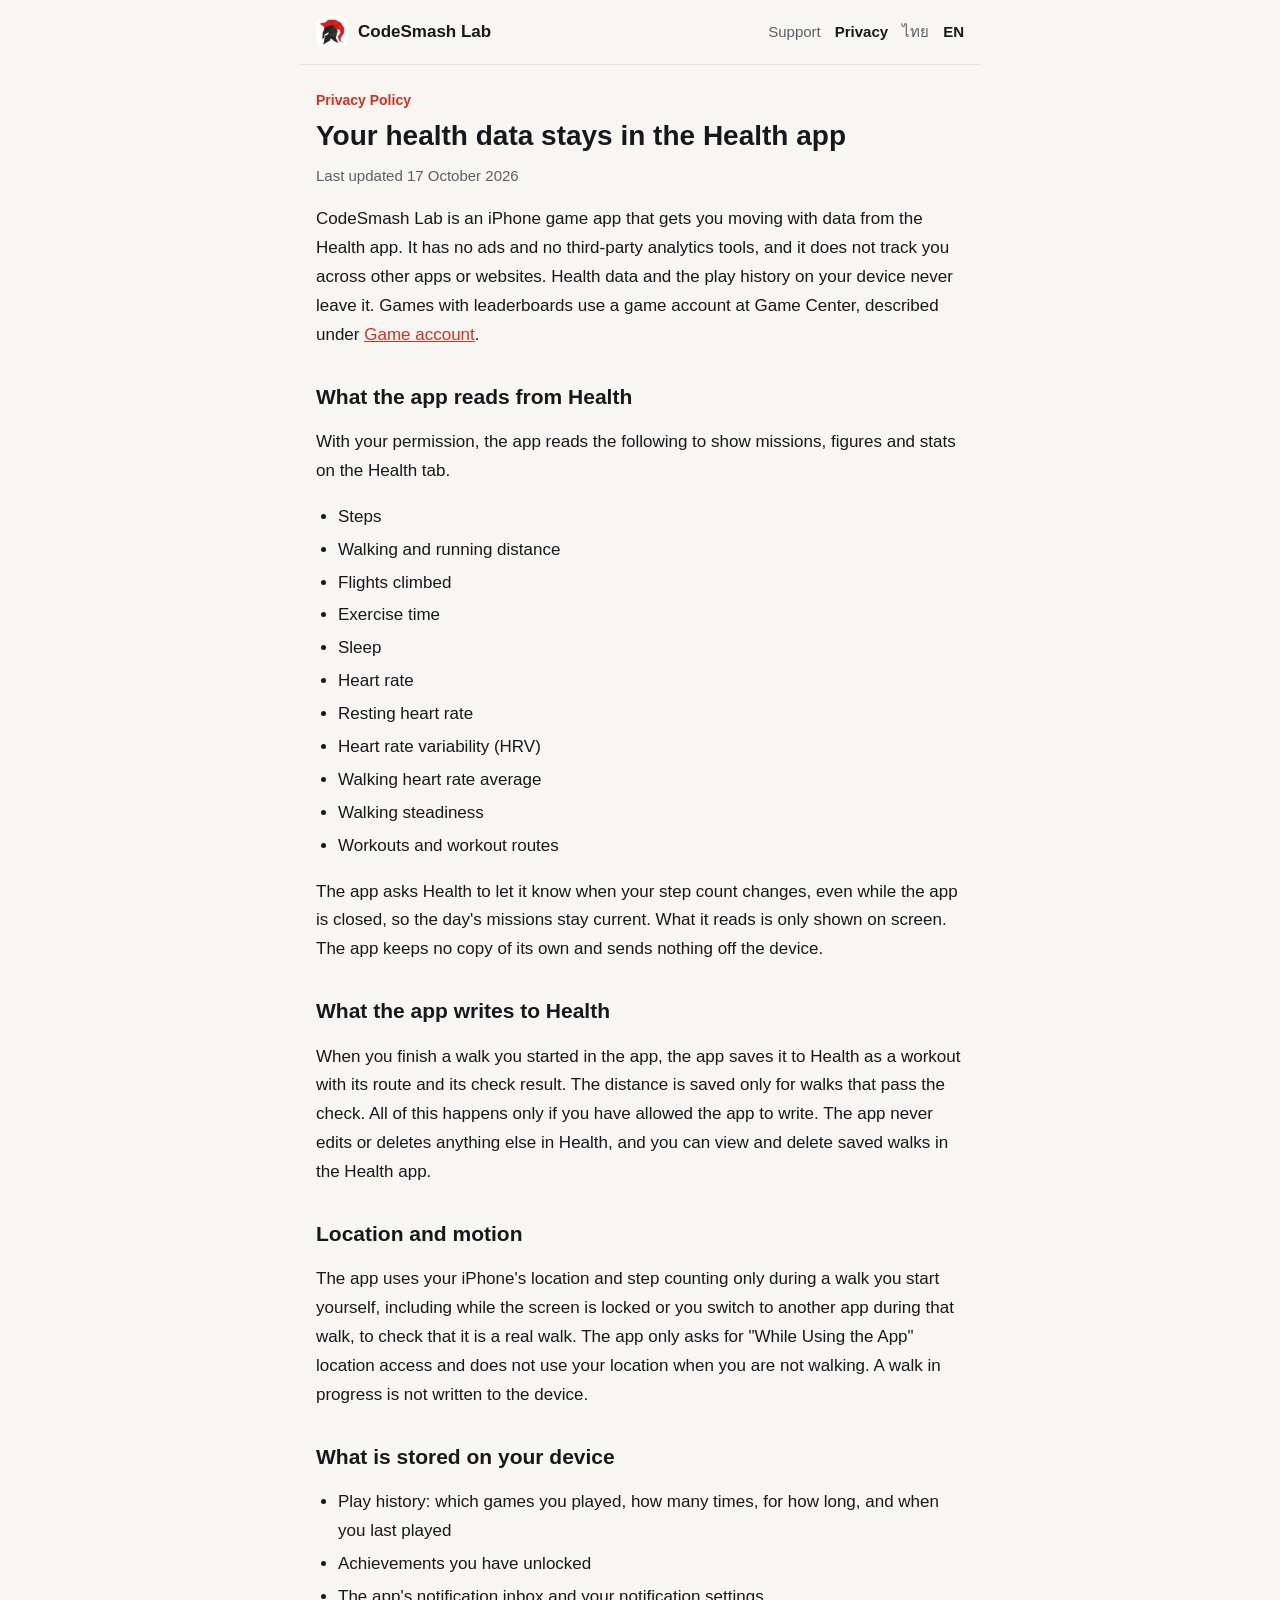
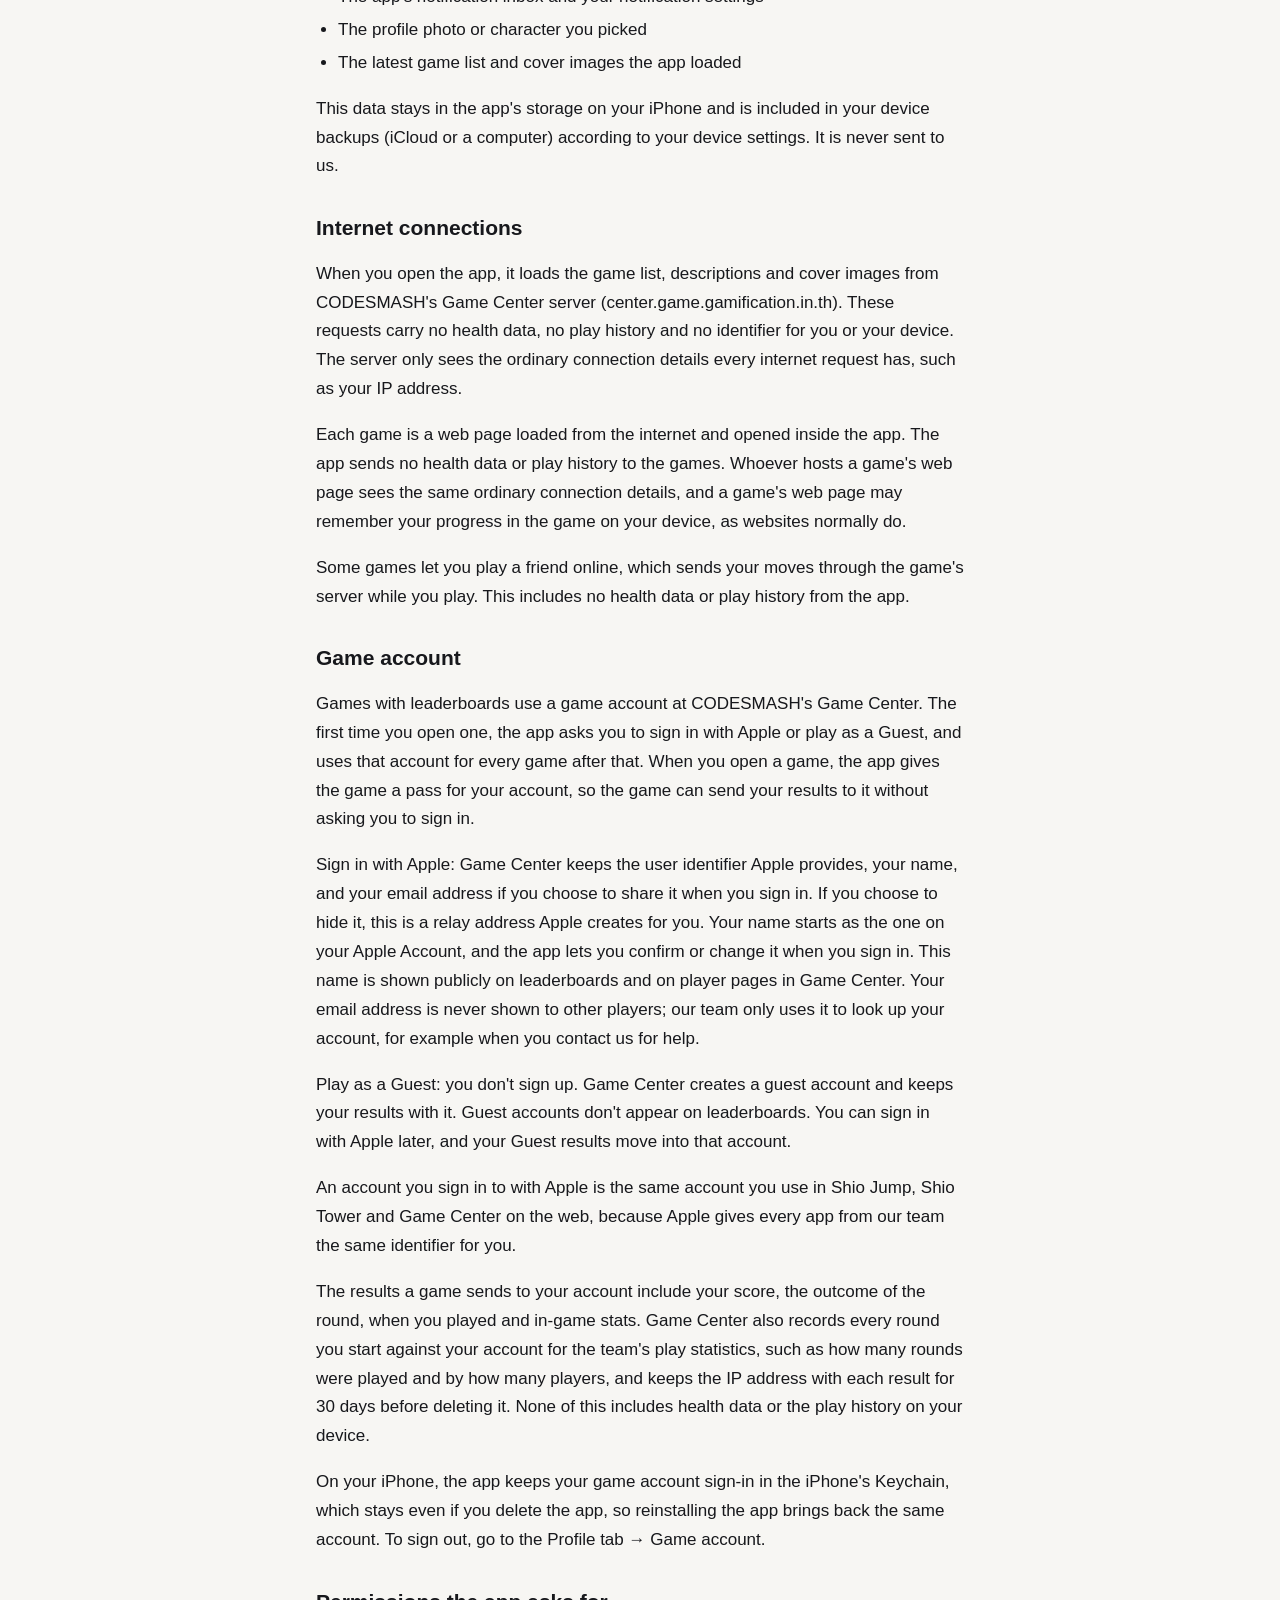
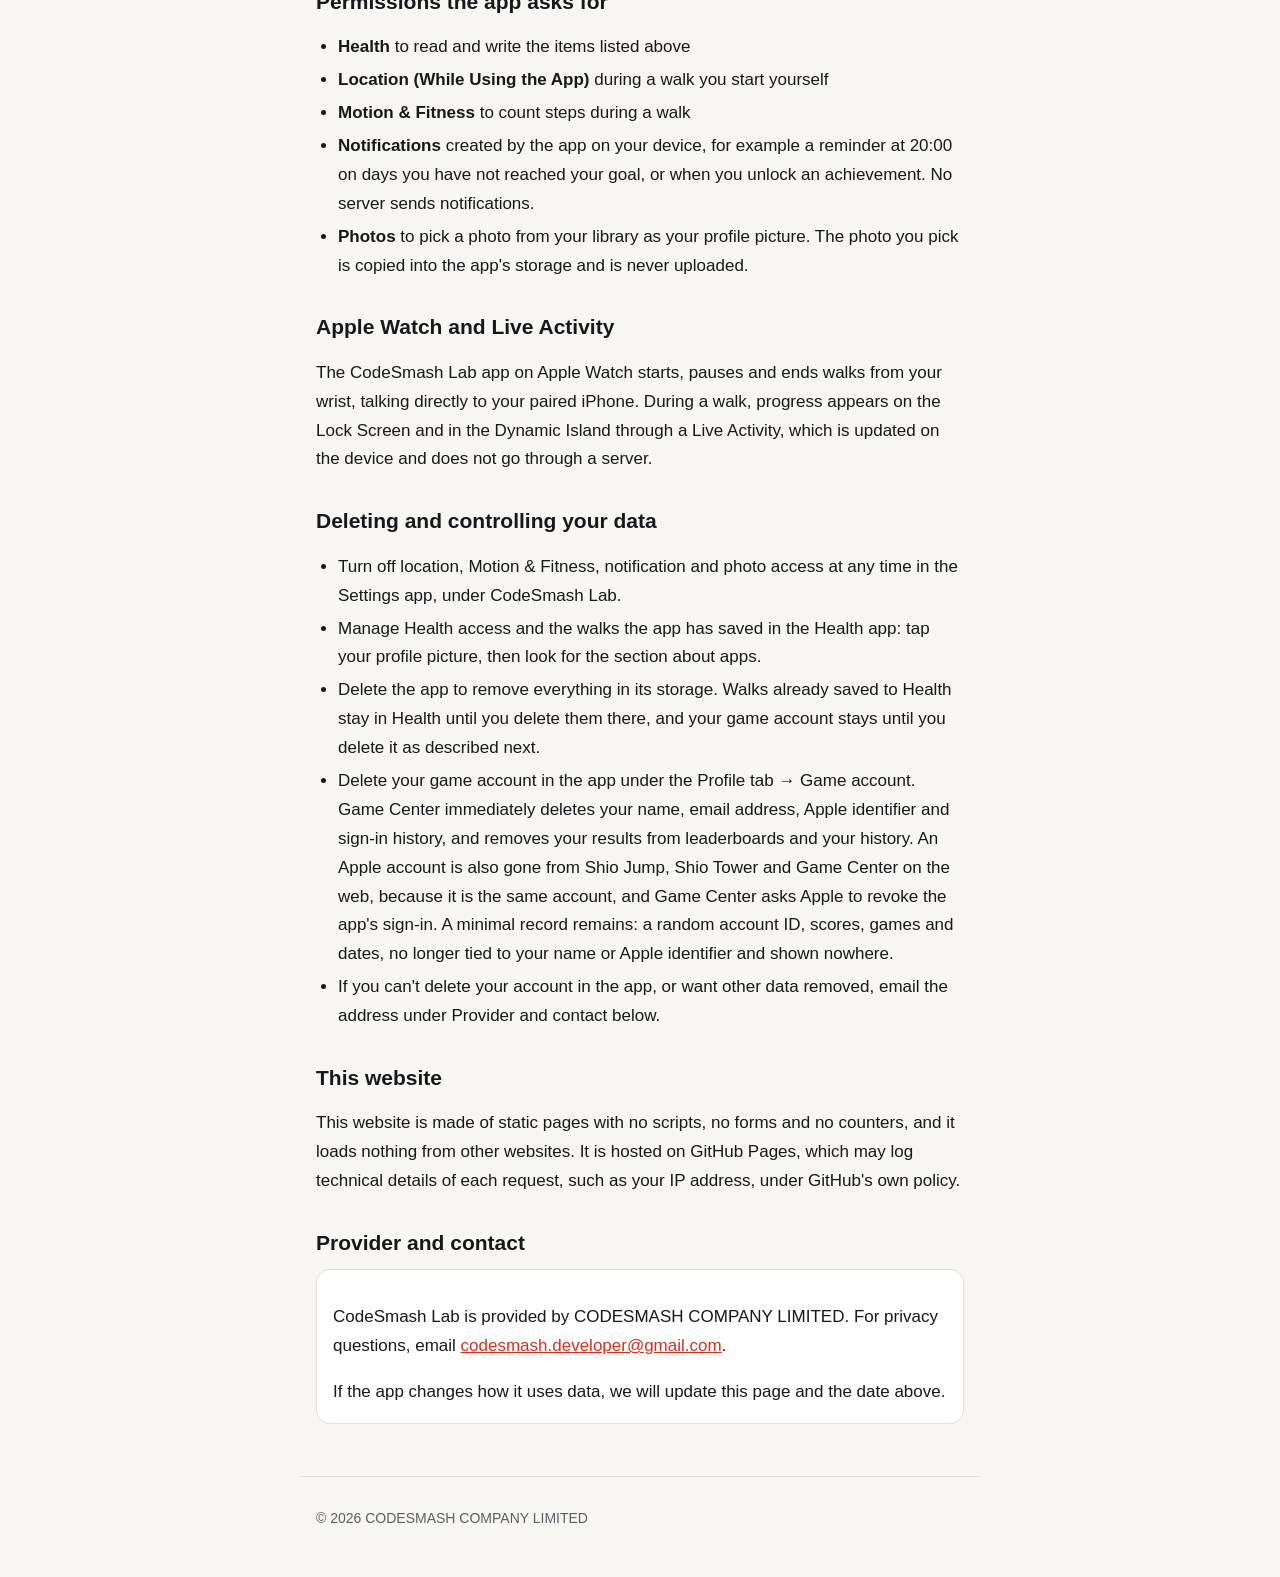
==== commit 201b7afa: "docs: Date the privacy policy update to the day it goes live" ====
--- a/en/privacy/index.html
+++ b/en/privacy/index.html
@@ -28,7 +28,7 @@
   <main id="content">
     <p class="eyebrow">Privacy Policy</p>
     <h1>Your health data stays in the Health app</h1>
-    <p class="updated">Last updated 16 October 2026</p>
+    <p class="updated">Last updated 17 October 2026</p>
     <p>CodeSmash Lab is an iPhone game app that gets you moving with data from the Health app. It has no ads and no third-party analytics tools, and it does not track you across other apps or websites. Health data and the play history on your device never leave it. Games with leaderboards use a game account at Game Center, described under <a href="#game-account">Game account</a>.</p>
 
     <h2>What the app reads from Health</h2>
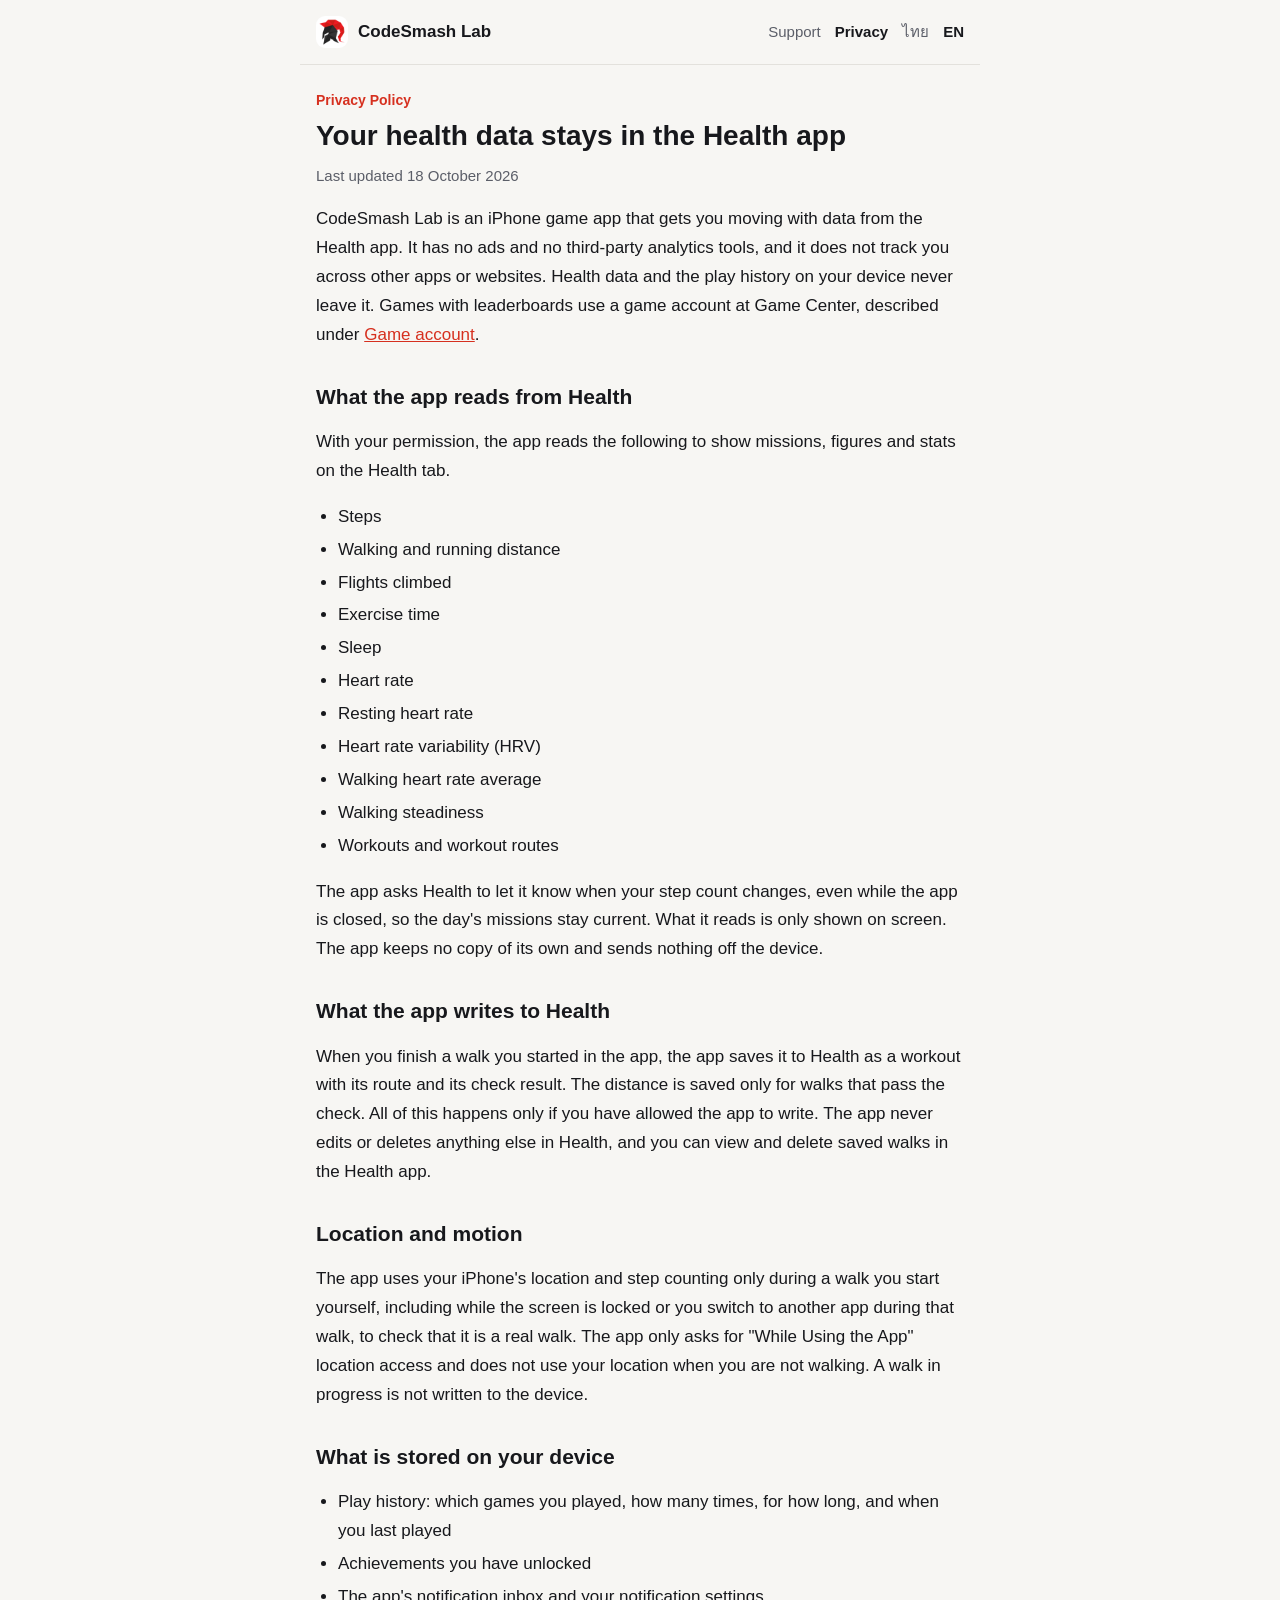
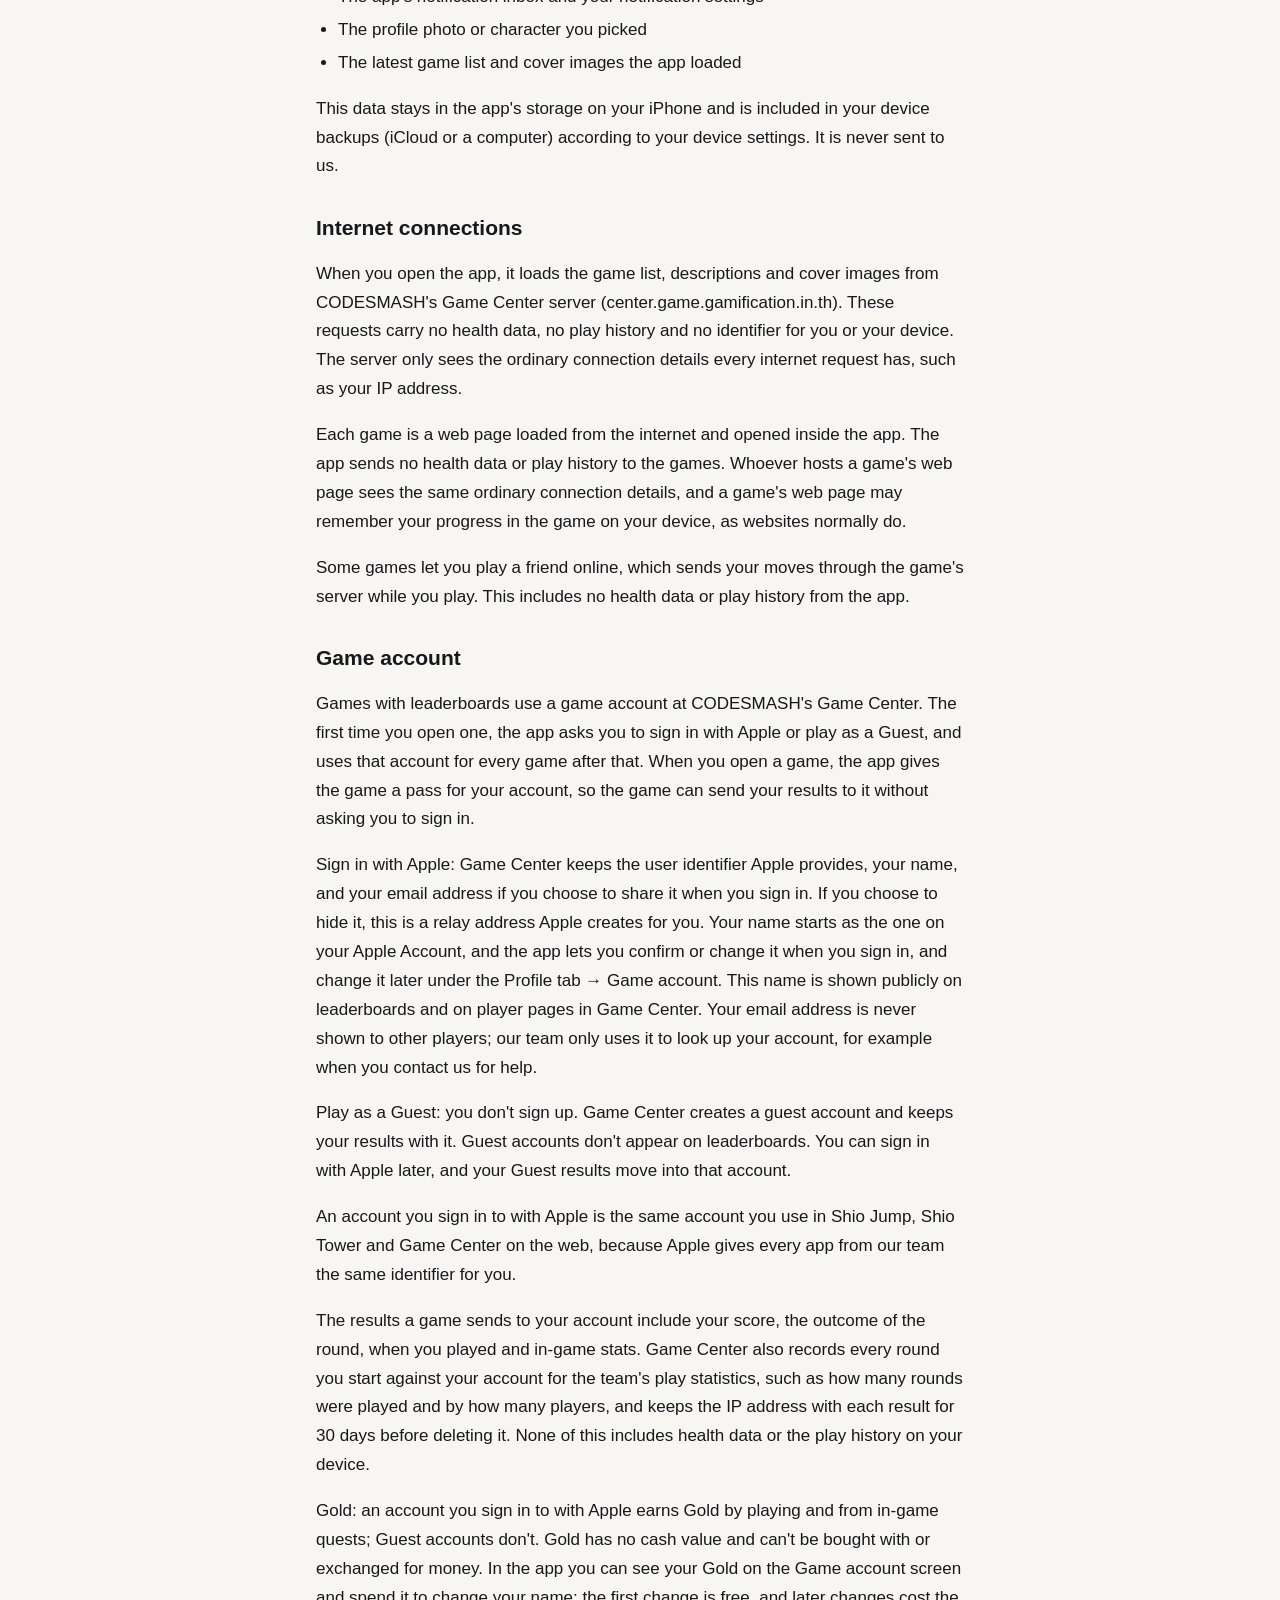
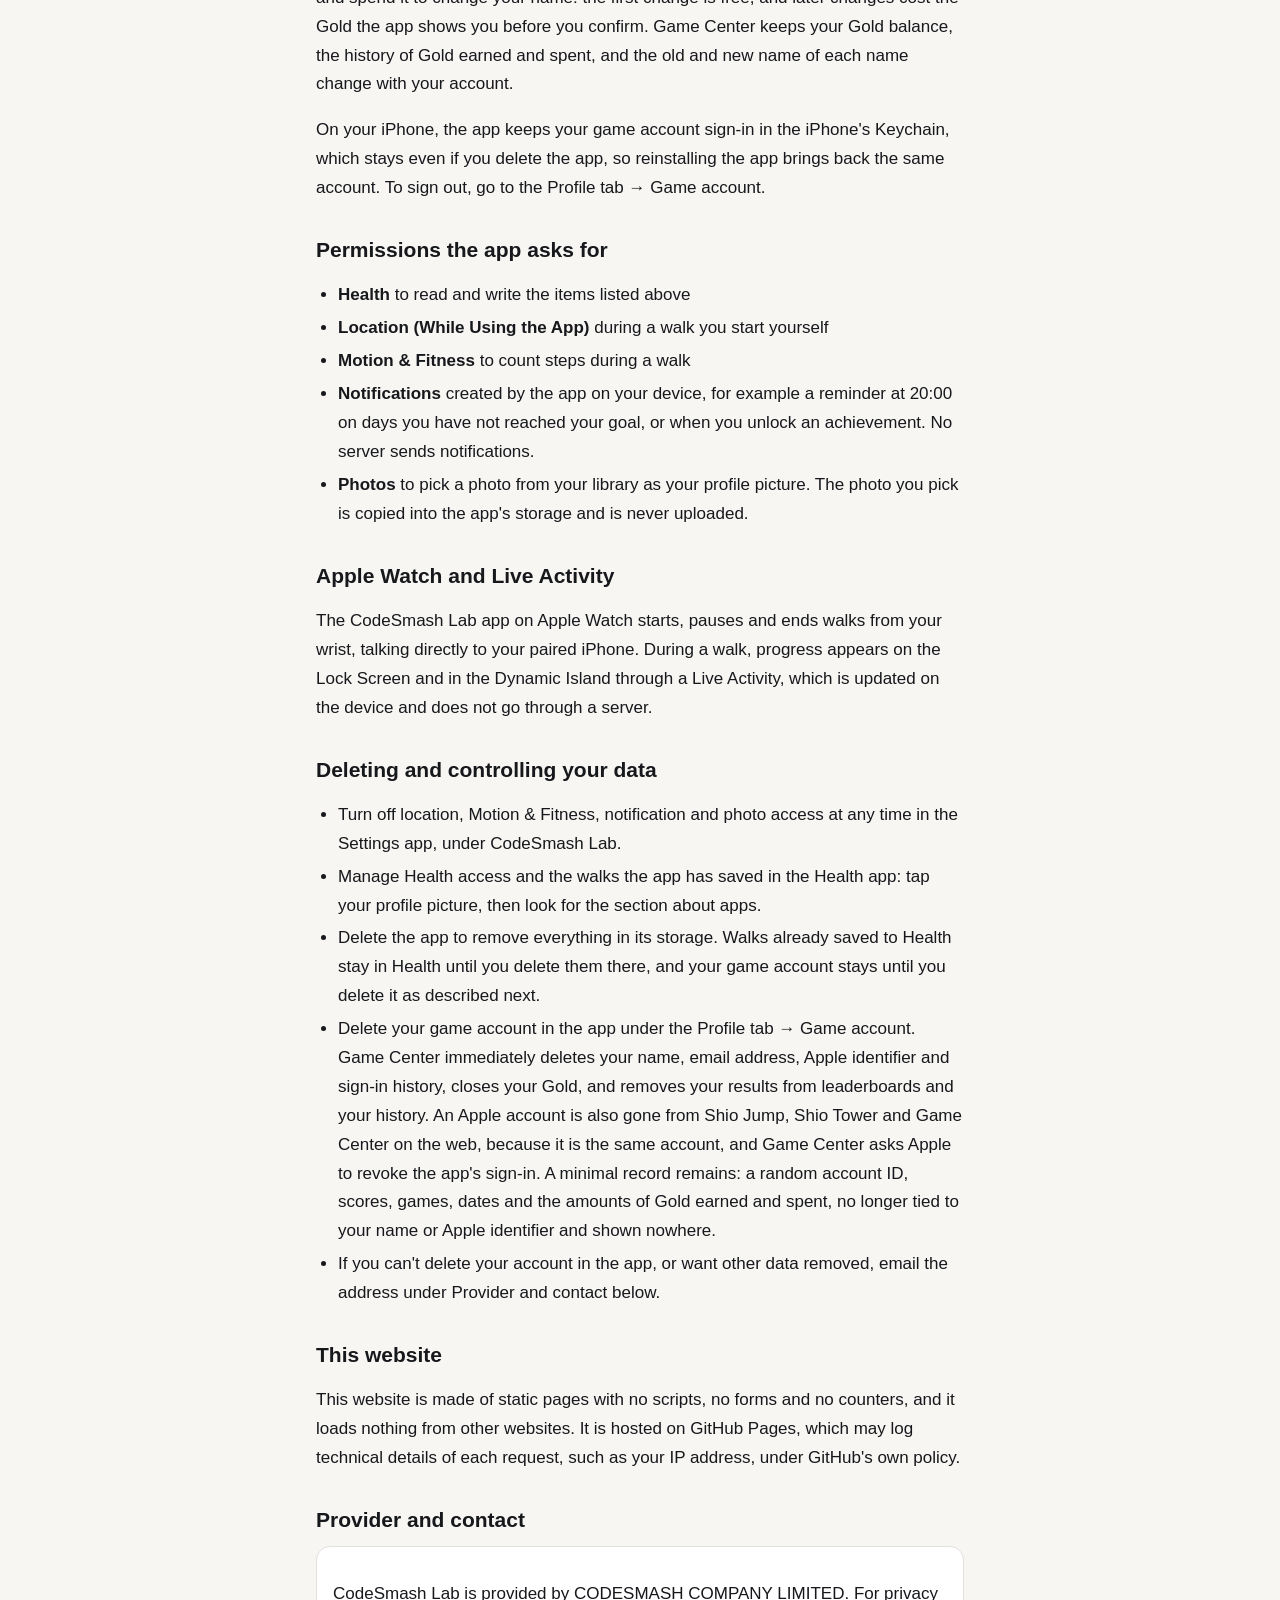
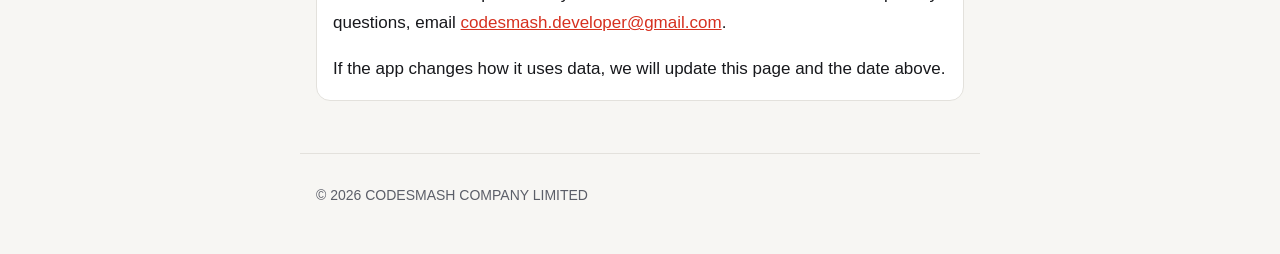
==== commit 6ad540ae: "docs: Say in the privacy policy how Gold and later name changes are kept" ====
--- a/en/privacy/index.html
+++ b/en/privacy/index.html
@@ -28,7 +28,7 @@
   <main id="content">
     <p class="eyebrow">Privacy Policy</p>
     <h1>Your health data stays in the Health app</h1>
-    <p class="updated">Last updated 17 October 2026</p>
+    <p class="updated">Last updated 18 October 2026</p>
     <p>CodeSmash Lab is an iPhone game app that gets you moving with data from the Health app. It has no ads and no third-party analytics tools, and it does not track you across other apps or websites. Health data and the play history on your device never leave it. Games with leaderboards use a game account at Game Center, described under <a href="#game-account">Game account</a>.</p>
 
     <h2>What the app reads from Health</h2>
@@ -71,10 +71,11 @@
 
     <h2 id="game-account">Game account</h2>
     <p>Games with leaderboards use a game account at CODESMASH's Game Center. The first time you open one, the app asks you to sign in with Apple or play as a Guest, and uses that account for every game after that. When you open a game, the app gives the game a pass for your account, so the game can send your results to it without asking you to sign in.</p>
-    <p>Sign in with Apple: Game Center keeps the user identifier Apple provides, your name, and your email address if you choose to share it when you sign in. If you choose to hide it, this is a relay address Apple creates for you. Your name starts as the one on your Apple Account, and the app lets you confirm or change it when you sign in. This name is shown publicly on leaderboards and on player pages in Game Center. Your email address is never shown to other players; our team only uses it to look up your account, for example when you contact us for help.</p>
+    <p>Sign in with Apple: Game Center keeps the user identifier Apple provides, your name, and your email address if you choose to share it when you sign in. If you choose to hide it, this is a relay address Apple creates for you. Your name starts as the one on your Apple Account, and the app lets you confirm or change it when you sign in, and change it later under the Profile tab → Game account. This name is shown publicly on leaderboards and on player pages in Game Center. Your email address is never shown to other players; our team only uses it to look up your account, for example when you contact us for help.</p>
     <p>Play as a Guest: you don't sign up. Game Center creates a guest account and keeps your results with it. Guest accounts don't appear on leaderboards. You can sign in with Apple later, and your Guest results move into that account.</p>
     <p>An account you sign in to with Apple is the same account you use in Shio Jump, Shio Tower and Game Center on the web, because Apple gives every app from our team the same identifier for you.</p>
     <p>The results a game sends to your account include your score, the outcome of the round, when you played and in-game stats. Game Center also records every round you start against your account for the team's play statistics, such as how many rounds were played and by how many players, and keeps the IP address with each result for 30 days before deleting it. None of this includes health data or the play history on your device.</p>
+    <p>Gold: an account you sign in to with Apple earns Gold by playing and from in-game quests; Guest accounts don't. Gold has no cash value and can't be bought with or exchanged for money. In the app you can see your Gold on the Game account screen and spend it to change your name: the first change is free, and later changes cost the Gold the app shows you before you confirm. Game Center keeps your Gold balance, the history of Gold earned and spent, and the old and new name of each name change with your account.</p>
     <p>On your iPhone, the app keeps your game account sign-in in the iPhone's Keychain, which stays even if you delete the app, so reinstalling the app brings back the same account. To sign out, go to the Profile tab → Game account.</p>
 
     <h2>Permissions the app asks for</h2>
@@ -94,7 +95,7 @@
       <li>Turn off location, Motion &amp; Fitness, notification and photo access at any time in the Settings app, under CodeSmash Lab.</li>
       <li>Manage Health access and the walks the app has saved in the Health app: tap your profile picture, then look for the section about apps.</li>
       <li>Delete the app to remove everything in its storage. Walks already saved to Health stay in Health until you delete them there, and your game account stays until you delete it as described next.</li>
-      <li>Delete your game account in the app under the Profile tab → Game account. Game Center immediately deletes your name, email address, Apple identifier and sign-in history, and removes your results from leaderboards and your history. An Apple account is also gone from Shio Jump, Shio Tower and Game Center on the web, because it is the same account, and Game Center asks Apple to revoke the app's sign-in. A minimal record remains: a random account ID, scores, games and dates, no longer tied to your name or Apple identifier and shown nowhere.</li>
+      <li>Delete your game account in the app under the Profile tab → Game account. Game Center immediately deletes your name, email address, Apple identifier and sign-in history, closes your Gold, and removes your results from leaderboards and your history. An Apple account is also gone from Shio Jump, Shio Tower and Game Center on the web, because it is the same account, and Game Center asks Apple to revoke the app's sign-in. A minimal record remains: a random account ID, scores, games, dates and the amounts of Gold earned and spent, no longer tied to your name or Apple identifier and shown nowhere.</li>
       <li>If you can't delete your account in the app, or want other data removed, email the address under Provider and contact below.</li>
     </ul>
 
